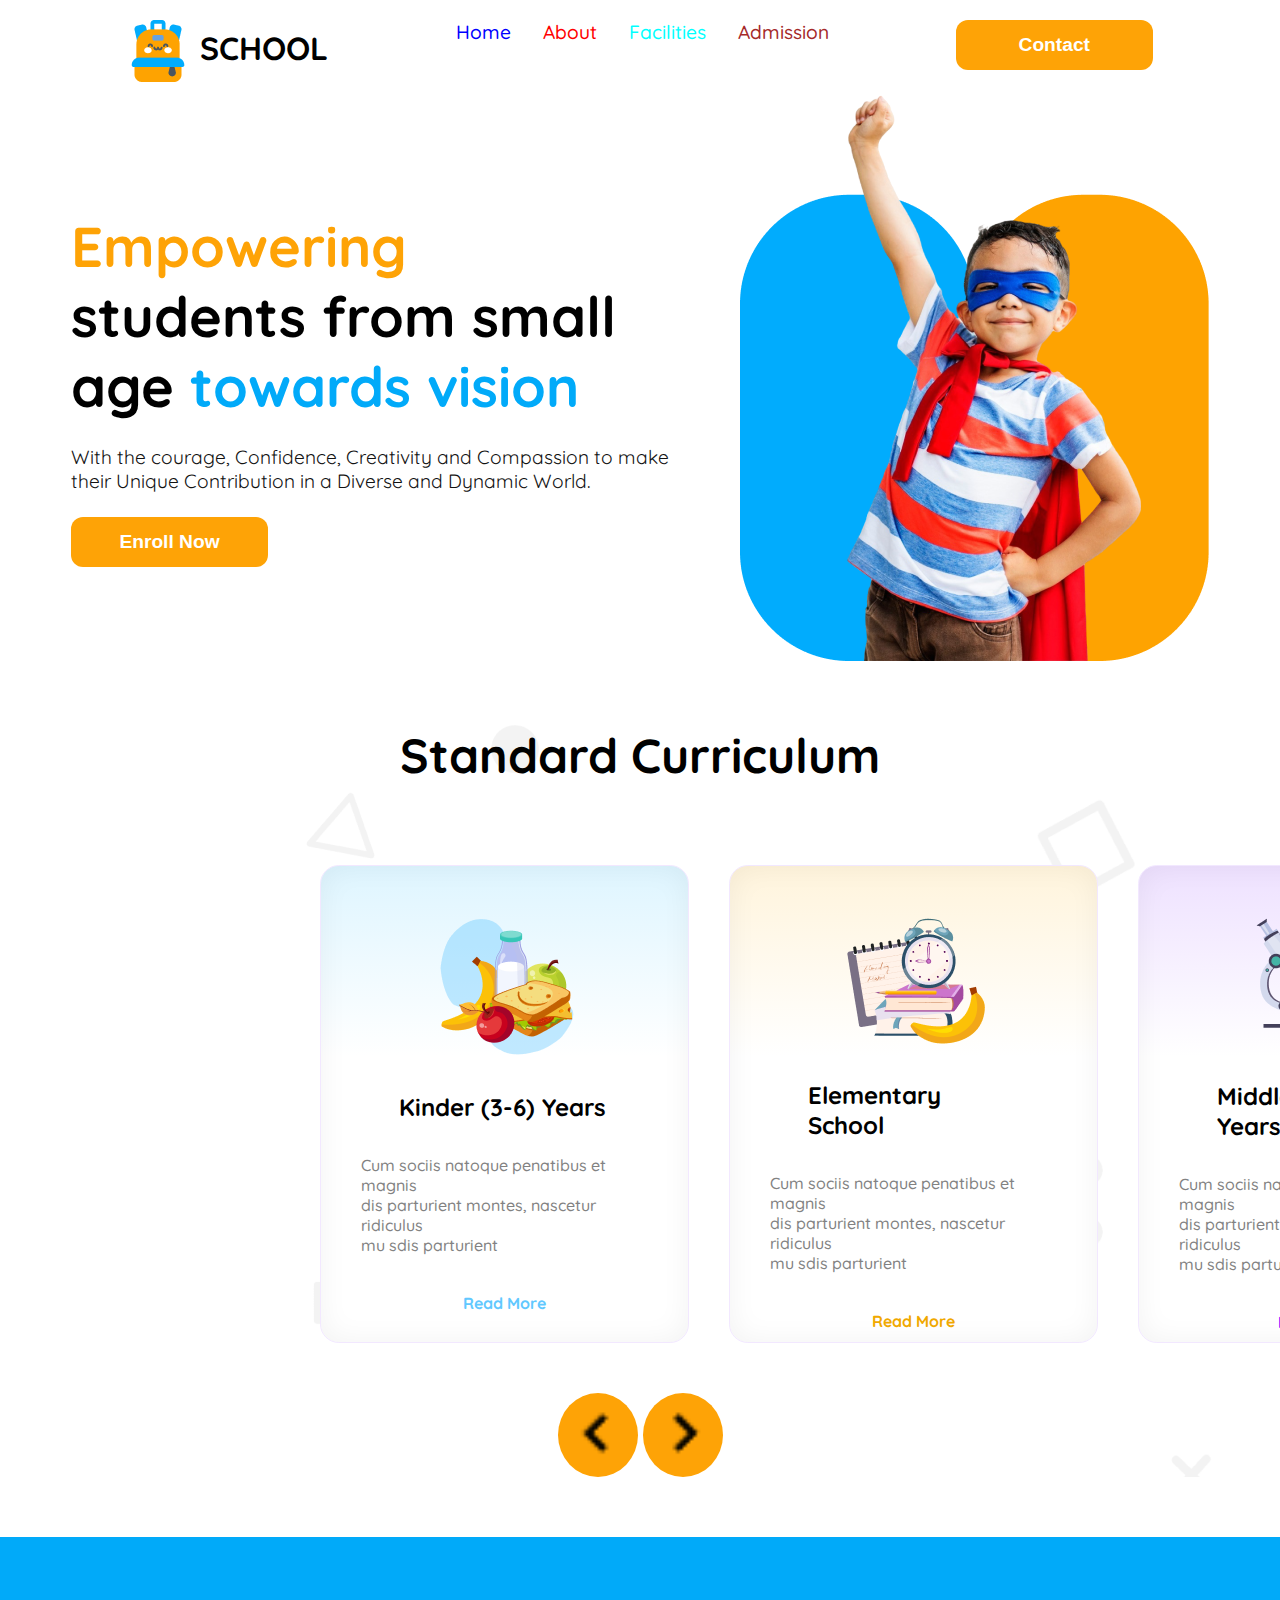
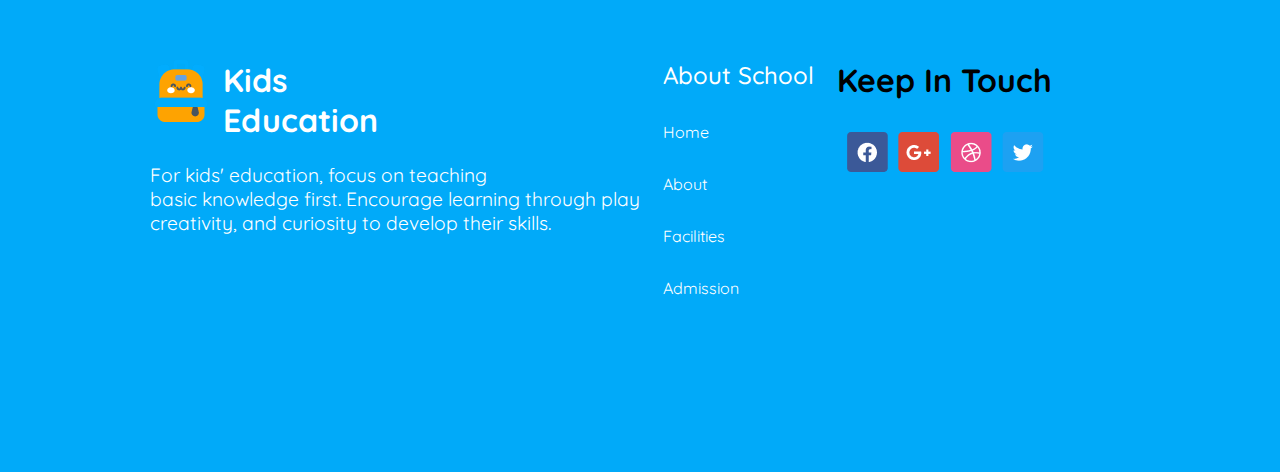
==== index.html @ b7ec8f31 "last 1 section" ====
<!DOCTYPE html>
<html lang="en">
<head>
    <meta charset="UTF-8">
    <meta name="viewport" content="width=device-width, initial-scale=1.0">
    <title>Assiment-2</title>
    <link rel="stylesheet" href="style.css">
    <link rel="shortcut icon" href="./assets/fav.jpg" type="image/x-icon">
</head>
<body>
    <header>
        <!-- navbar start -->
        <div class="nav-container">
            <div class="icon-main">
                <div><img src="./assets/logo.png" alt=""></div>
                <p class="school">SCHOOL</p>
            </div>
            <ul>
                <li class="nab a">Home</li>
                <li class="nab b">About</li>
                <li class="nab c">Facilities</li>
                <li class="nab d">Admission</li>
            </ul>
            <div>
                <button class="btn">Contact</button>
            </div>
        </div>
        <!-- mobile screen nav -->
         <div class="mobile-container">
            <div>
                <img src="./assets/logo.png" alt="">
            </div>
            <div class="menu">
                <img src="[data-uri]"/>
            </div>
         </div>
         <hr class="hrr">
        <!-- navbar end -->
    </header>
    <main>
       <section>

         <!-- start banner -->
         <div class="banner-container">

            <div class="title-banner">
                <h1 class="banner-h"><span class="banner-title-color1">Empowering</span><br>
                    students from small <br> age <span class="banner-title-color2">towards vision</span></h1>
                    <p class="banner-p">With the courage, Confidence, Creativity and Compassion to make <br> their Unique Contribution in a Diverse and Dynamic World.</p>
                  <div class="btnn">  
                    <button class="button-1 btn">Enroll Now</button>
                </div>
            </div>
            <div class="banner-img">
                <img src="./assets/hero-kids.png" alt="">
            </div>
         </div>

       </section>
        
         <!-- end banner -->


       <section class="Curriculum-bg">
        <!-- Start Standard Curriculum -->
         <h1 class="Curriculum-title">Standard Curriculum</h1>

        <div class="card-container">

            <div class="row row1">
                <img src="./assets/kinder.png" alt="">
                <h1 class="titles">Kinder (3-6) Years</h1>
                <p class="titles-p">Cum sociis natoque penatibus et magnis <br>
                    dis parturient montes, nascetur ridiculus <br>
                    mu sdis parturient</p>
                <p class="titles-pp">Read More</p>
            </div>

            <div class="row row2">
                <img src="./assets/elementary.png" alt="">
                <h1 class="titles">Elementary School</h1>
                <p class="titles-p">Cum sociis natoque penatibus et magnis <br>
                    dis parturient montes, nascetur ridiculus <br>
                    mu sdis parturient</p>
                <p class="titles-pp p2">Read More</p>
            </div>

            <div class="row">
                <img src="./assets/middle.png" alt="">
                <h1 class="titles">Middle (10-16) Years</h1>
                <p class="titles-p">Cum sociis natoque penatibus et magnis <br>
                    dis parturient montes, nascetur ridiculus <br>
                    mu sdis parturient</p>
                <p class="titles-pp p3">Read More</p>
            </div>

        </div>
        <!-- icon strt -->
        <div class="icon-container">
            <div class="aa">
                <img src="[data-uri]"/>
            </div>
            <div class="aa">
                <img src="[data-uri]"/>
            </div>
        </div>
       </section>


        <!-- start Our Stories -->
       <section>

       </section>
       <!-- end Our Stories -->
    </main>

    <footer>
        <div class="footter-container">
            <div class="st-row">
                <div class="footer-titel">
                    <div><img src="./assets/logo.png" alt=""></div>
                    <h1 class="hh">Kids <br>
                        Education</h1>
                </div>
                <p class="pp">For kids' education, focus on teaching<br> basic knowledge first. Encourage learning through play<br> creativity, and curiosity to develop their skills.</p>
            </div>
            <div class="nd-row">
                <ul class="footer-ul">
                    <li class="about">About School</li>
                    <li>Home</li>
                    <li>About</li>
                    <li>Facilities</li>
                    <li>Admission</li>
                </ul>
                
            </div>
            <div class="rd-row">
                <h1 class="last-h">Keep In Touch</h1>
                <div class="last-icon">
                    <div class="im">
                        <img src="./assets/fb.png" alt="">
                    </div>
                    <div class="im">
                        <img src="./assets/google+.png" alt="">
                    </div>
                    <div class="im">
                        <img src="./assets/dribble.png" alt="">
                    </div>
                    <div class="im">
                        <img src="./assets/twitter.png" alt="">
                    </div>

                </div>
            </div>
        </div>
    </footer>
</body>
</html>
---- style.css ----
@import url('https://fonts.googleapis.com/css2?family=Quicksand:wght@300..700&display=swap');

.quicksand> {
    font-family: "Quicksand", serif;
    font-optical-sizing: auto;
    font-weight: 400;
    font-style: normal;
  }
*{
    margin: 0;
    padding: 0;
}
 body{
    font-family: Quicksand;
 } 

 /* strt share style */
 .nab{
    font-size: 1.2rem;
    font-weight: 500;
 }
.a{
    color: blue;
}
.b{
    color: red;
}
.c{
    color: aqua;
}
.d{
    color: brown;
}
.titles-p{
    font-weight: 500;
    font-size: 1rem;
    color: hsla(0,0%,51%,1);
    margin: 0px 40px 38px 40px;
}
.titles-pp{
    font-size: 1rem;
    font-weight: 700;
    color: hsla(201,100%,69%,1);
    text-align: center;
    margin-bottom: 80px;
}
.p2{
    color: hsla(42,100%,47%,1);
}
.p3{
    color: hsla(271,100%,51%,1);
}
/* end share style */




/* navbar start */
.icon-main{
    display: flex;
    gap: 11px;
}
ul{
    display: flex;
    gap: 32px;
    list-style: none;
}
.nav-container{
    display: flex;
   justify-content: space-evenly;
    margin-top: 20px;
   
}
.school{
    font-weight: 700;
    font-size: 2rem;
    margin-top: 8px;
}
.btn{
    background-color: hsla(38,99%,51%,1);
    padding: 10px;
    width: 197px;
    height: 50px;
    border: none;
    border-radius: 12px;
    color: white;
    font-size: 1.2rem;
    font-weight: 600;
}
.hrr{
    display: none;
}
.mobile-container{
    display: none;
}
/* navbar end */


/* start banner */
.banner-container{
    display: flex;
    /* gap: 500px; */
    /* margin: 24px 180px 50px 180px; */
    justify-content: space-evenly;
   
}
.title-banner{
    margin-top: 125px;
}
.banner-h{
    font-size: 3.5rem;
    font-weight: 700;
}
.banner-p{
    font-weight: 400;
    font-size: 1.2rem;
    color: hsla(0,0%,7%,1);
    margin-top: 1.5rem;
    margin-bottom: 1.5rem;
}
.banner-title-color1{
    color: hsla(38,99%,51%,1);
}
.banner-title-color2{
    color: hsla(199,99%,49%,1);
}
/* banner end */

/* Start Standard Curriculum */

.Curriculum-bg{
   background-image: url("./assets/bg.png");
}
.Curriculum-title{
    font-size: 3rem;
    font-weight: 700;
    text-align: center;
    margin-bottom: 80px;
    margin-top: 60px;
}

.card-container{
    display: flex;
    gap: 40px;
    margin-left: 320px;
    margin-right: 220px;
    margin-bottom: 50px;
}
.row{
    width: 367px;
    height: 476px;
    border: 1px solid rgb(242, 232, 255);
    border-radius: 18.86px;
    box-shadow: inset 0px 0px 28.3px 0.94px rgba(0, 0, 0, 0.05);
    background: linear-gradient(180.00deg, rgb(238, 225, 255),rgba(255, 255, 255, 0) 40%),rgb(255, 255, 255);
}
.row1{
    box-shadow: inset 0px 0px 28.3px 0.94px rgba(0, 0, 0, 0.05);
    background: linear-gradient(180.00deg, rgb(222, 245, 255),rgba(255, 255, 255, 0) 40%),rgb(255, 255, 255); 
}
.row2{
    box-shadow: inset 0px 0px 28.3px 0.94px rgba(0, 0, 0, 0.05);
background: linear-gradient(180.00deg, rgb(255, 244, 220),rgba(255, 255, 255, 0) 40%),rgb(255, 255, 255);
}
.row img{
    margin: 52px 117px 32px 117px;
}
.titles{
    font-size: 1.5rem;
    font-weight: 700;
    margin-bottom: 33px;
    margin: 0px 78px 33px 78px;
}
/* icon strt */
.icon-container{
    display: flex;
    justify-content: center;
    gap: 5px;
    margin-bottom: 60px;
}
.aa{
    width: 80px;
    background-color: hsla(38,99%,51%,1);
    border-radius: 50%;

}
.aa img{
    width: 100%;
    
}
/* start Our Stories */


/* end Our Stories */


/* start footer */
footer{
    background-color: hsla(199,99%,49%,1);
}
.footter-container{
    display: flex;
    justify-content: space-between;
    margin-left: 150px;
    margin-right: 228px;
    padding-top: 123px;
    padding-bottom: 174px;
}

.footer-titel{
    display: flex;
    gap: 11px;
}
.last-icon{
    display: flex;
}
.hh{
    margin-bottom: 23px;
    color: white;
}
.pp{
    color: hsla(0,0%,101%,1);
    font-size: 1.2rem;
}
.footer-ul{
    flex-direction: column;
    color: white;
}
.last-h{
    margin-bottom: 32px;
}
.im{
    margin-left: 10px;
}
.about{
    font-size: 1.5rem;
    font-weight: 500;
}



/* strt 576px size */

@media screen and (max-width:576px) {
    /* footer strt */
    .footter-container{
        flex-direction: column;
        margin-left: 20px;
        
    }
    .footer-ul{
        margin-top: 50px;
    }
    .rd-row{
    margin-top: 50px;
    }
    /* Start Standard Curriculum */
    .icon-container{
        display: none;
    }
    .titles{
        margin-bottom: 10px;
    }
    .row{
        width: 357px;
    }
    .card-container{
        flex-direction: column;
        margin-right: 0px;
        margin-left: 0px;
        align-items: center;
    }
    
   /* nav */

     .nav-container{
        display: none;
       
     }
     .hrr{
        display: block;
        border: 0.5px solid rgb(254, 163, 1);
        
     }
     .mobile-container{
        display: flex;
        justify-content: space-between;
        margin-bottom: 12px;
     }
     .menu{
        
        width: 50px;
     }
     .menu img{
        width: 100%;
        padding-top: 5px;
     }
     /* navbar end */

     /* strt banner */
     .banner-container{
        flex-direction: column-reverse;
        margin: 0px;
        gap: 20px;
        align-items: center;
        
     }
    
     .title-banner{
        margin-top: 10px;
        align-items: center;
      
    }
    .Curriculum-title{
        font-size: 1.5rem;
    }

    .banner-img{
        max-width: 300px;
        display: flex;
    }
    .banner-img img{
        width: 100%;
    }
    
    .banner-h{
        font-size: 2rem;
        text-align: center;
    }
    .banner-p{
        font-size: 0.9rem;
        text-align: center;
    }
    .btnn{
        display: grid;
    }
    .button-1{
       margin: auto;
       background-color: rgb(214, 201, 11);
    }
}
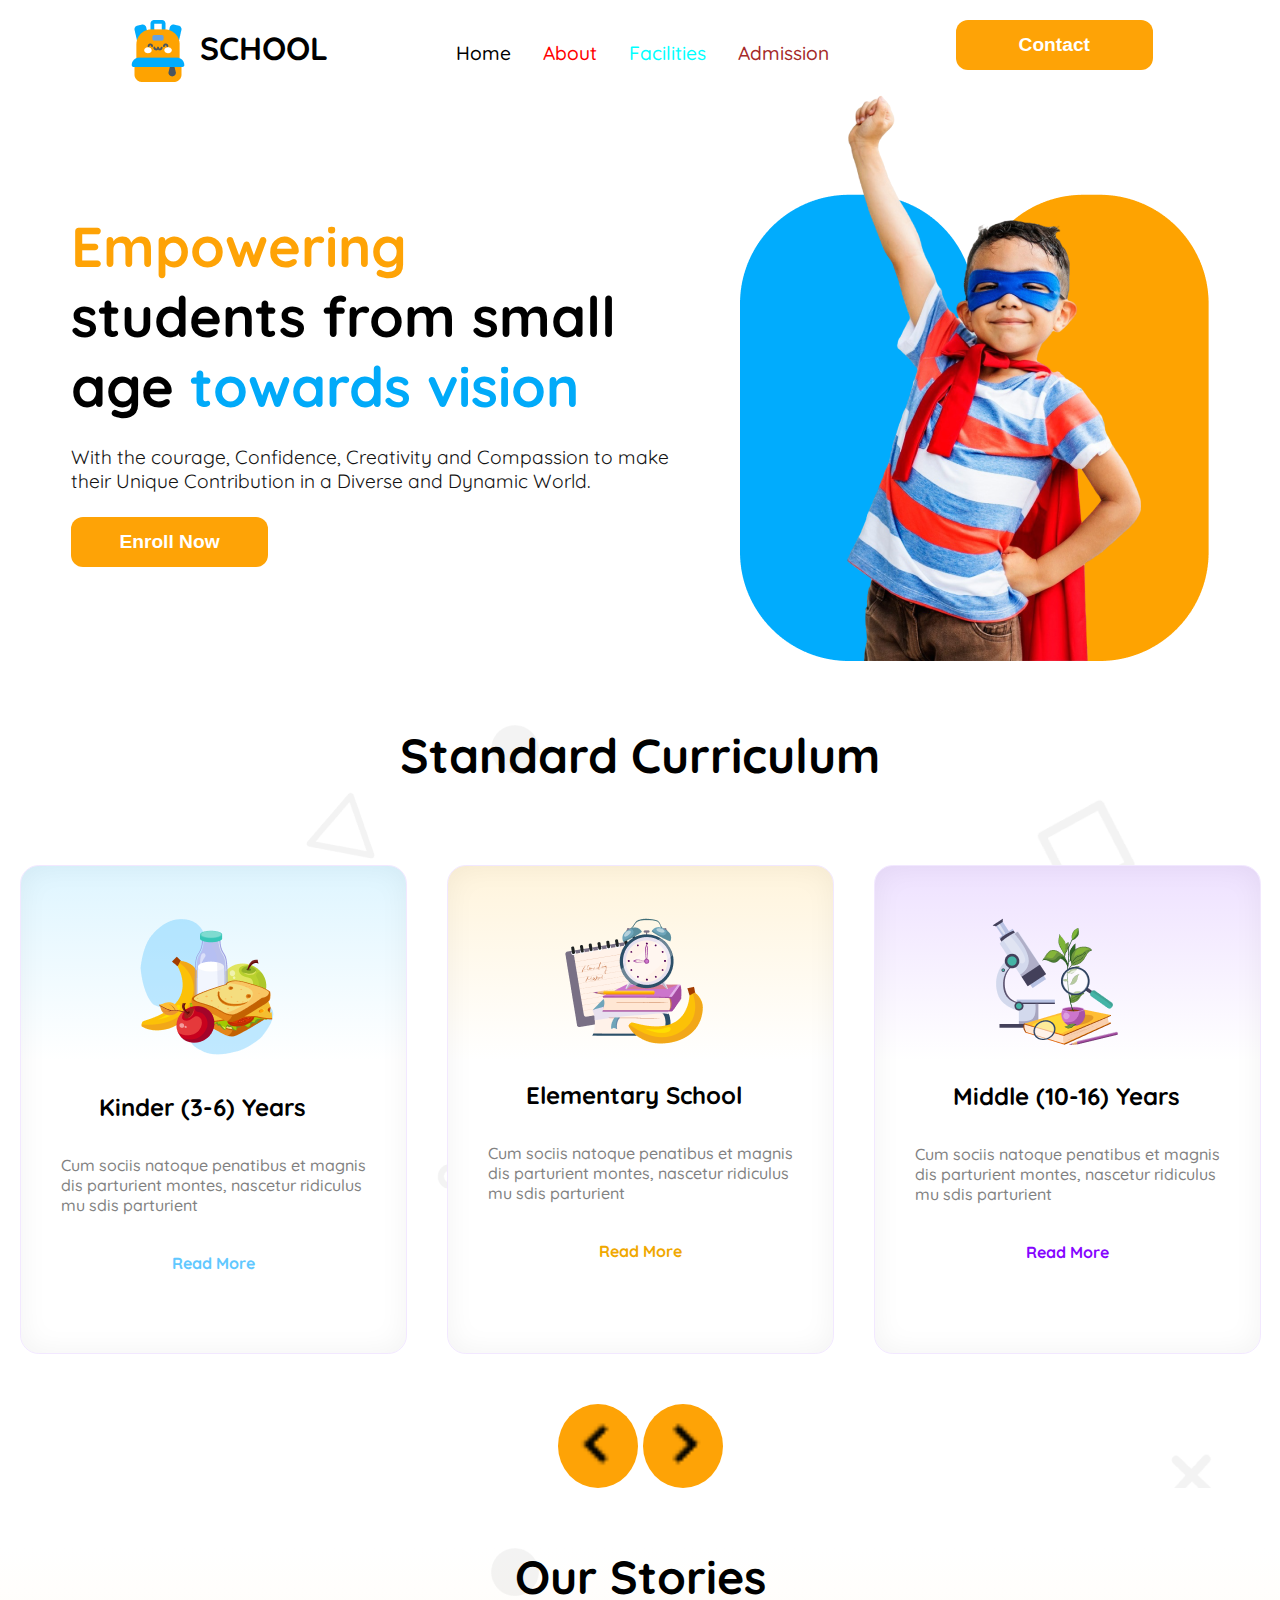
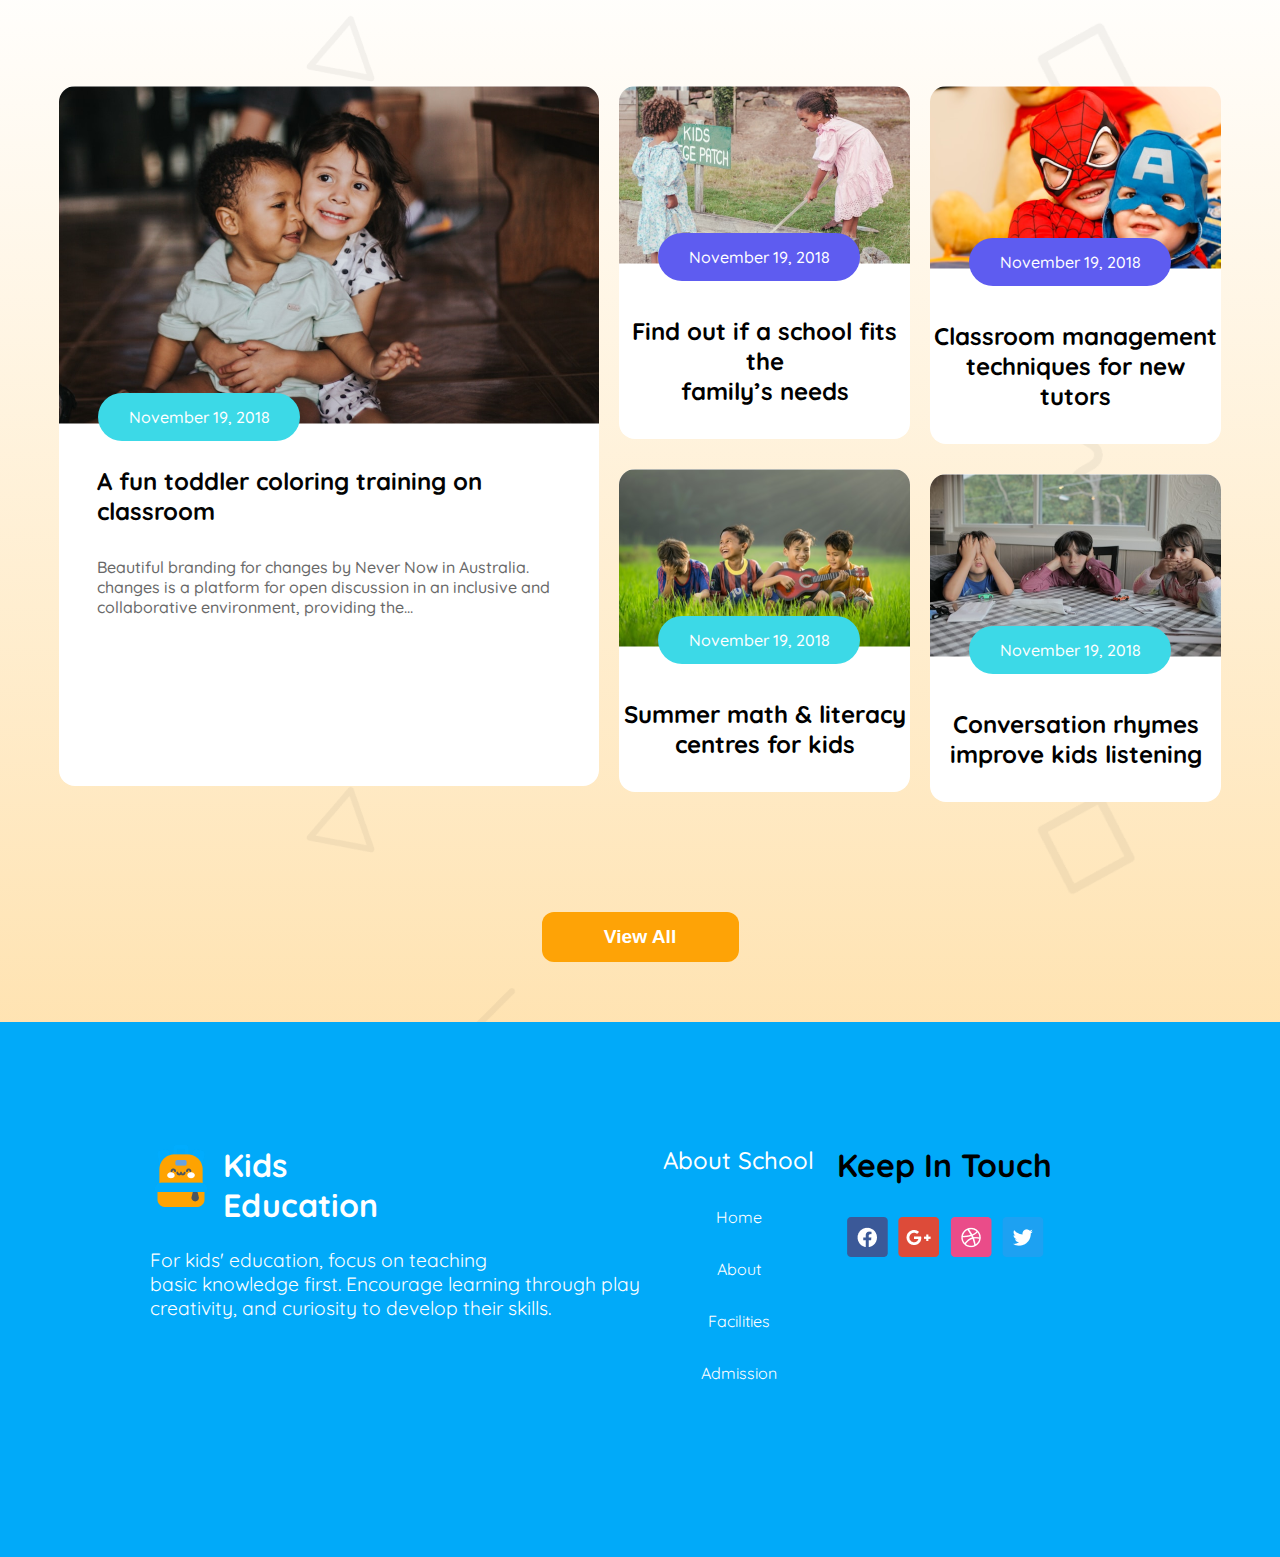
==== commit d3e970ed: "last one" ====
--- a/index.html
+++ b/index.html
@@ -16,7 +16,7 @@
                 <p class="school">SCHOOL</p>
             </div>
             <ul>
-                <li class="nab a">Home</li>
+                <li class="nab">Home</li>
                 <li class="nab b">About</li>
                 <li class="nab c">Facilities</li>
                 <li class="nab d">Admission</li>
@@ -108,8 +108,63 @@
 
 
         <!-- start Our Stories -->
-       <section>
-
+         
+       <section class="section1">
+        <div>
+            <h1 class="story-title">Our Stories</h1>
+        </div>
+
+       <div class="container">
+       
+        <div class="first-colomn">
+            <img src="./assets/story-1.png" alt="">
+            <p class="first-p">November 19, 2018</p>
+            <h1 class="first-h">A fun toddler coloring training on <br>
+                classroom</h1>
+            <p class="last-p">Beautiful branding for changes by Never Now in Australia. <br>
+                changes is a platform for open discussion in an inclusive and <br>
+                collaborative environment, providing the...</p>
+        </div>
+        <!-- 1st div end -->
+         <div class="secnd">
+
+            <div class="grid-1 a">
+                <img src="./assets/story-2.png" alt="">
+                <p class="first-p clr">November 19, 2018</p>
+                <h2 class="grid-h2">Find out if a school fits the <br>
+                    family’s needs</h2>
+             </div>
+
+             <div class="grid-1 a">
+                <img src="./assets/story-3.png" alt="">
+                <p class="first-p ">November 19, 2018</p>
+                <h2 class="grid-h2">Summer math & literacy <br>
+                    centres for kids</h2>
+             </div>
+
+         </div>
+
+         <div class="secnd">
+
+            <div class="grid-1 a">
+                <img src="./assets/story-4.png" alt="">
+                <p class="first-p clr">November 19, 2018</p>
+                <h2 class="grid-h2">Classroom management <br>
+                    techniques for new tutors</h2>
+             </div>
+ 
+             <div class="grid-1 a">
+                <img src="./assets/story-5.png" alt="">
+                <p class="first-p">November 19, 2018</p>
+                <h2 class="grid-h2">Conversation rhymes <br>
+                    improve kids listening</h2>
+             </div>
+
+         </div>
+       </div>
+                <div class="view">
+                    <button class="btn">View All</button>
+                </div>
        </section>
        <!-- end Our Stories -->
     </main>
--- a/style.css
+++ b/style.css
@@ -75,6 +75,7 @@
     font-weight: 700;
     font-size: 2rem;
     margin-top: 8px;
+    align-items: center;
 }
 .btn{
     background-color: hsla(38,99%,51%,1);
@@ -93,6 +94,11 @@
 .mobile-container{
     display: none;
 }
+
+
+ul{
+   align-items: center;
+}
 /* navbar end */
 
 
@@ -142,13 +148,14 @@
 .card-container{
     display: flex;
     gap: 40px;
-    margin-left: 320px;
-    margin-right: 220px;
+    justify-content: center;
+    /* margin-left: 320px;
+    margin-right: 220px; */
     margin-bottom: 50px;
 }
 .row{
-    width: 367px;
-    height: 476px;
+    /* width: 367px;
+    height: 476px; */
     border: 1px solid rgb(242, 232, 255);
     border-radius: 18.86px;
     box-shadow: inset 0px 0px 28.3px 0.94px rgba(0, 0, 0, 0.05);
@@ -189,8 +196,91 @@
     
 }
 /* start Our Stories */
-
-
+.section1{
+    background-position: center;
+    background: url(./assets/bg.png),linear-gradient(0.00deg, rgba(254, 163, 1, 0.3),rgba(255, 255, 255, 0.3) 100%);
+}
+.story-title{
+    margin-top: 60px;
+    margin-bottom: 80px;
+    text-align: center;
+    font-weight: 700;
+    font-size: 2.9rem;
+}
+.first-colomn{
+    max-width: 540px;
+    border-radius: 16px;
+    background-color: white;
+    height: 700px;
+  
+}
+.first-colomn img{
+    border-radius: 16px 16px 0px 0px;
+}
+.first-p{
+    background-color: hsla(185,78%,57%,1);
+    border-radius: 48px;
+    padding: 14px;
+    text-align: center;
+    font-weight: 500;
+    font-size: 1rem;
+    max-width: 174px;
+    position: relative;
+    left: 39px;
+    top: -35px;
+    color: white;
+}
+
+.first-h{
+    font-size: 1.5rem;
+    font-weight: 700;
+    color: hsla(0,0%,1%,1);
+    margin-left: 38px;
+    margin-bottom: 31px;
+    margin-top: -10px;
+}
+.last-p{
+    font-size: 1rem;
+    font-weight: 500;
+    margin-left: 38px;
+    color: hsla(0,0%,41%,1);
+    padding-bottom: 34px;
+}
+
+.container{
+    display: flex;
+    justify-content: center;
+    gap: 20px;
+}
+/* first card end */
+.grid-1{
+    width: 291px;
+    background-color: white;
+    border-radius: 0px 0px 16px 16px;
+}
+.grid-1 img{
+   border-radius:  16px 16px 0px 0px;
+}
+.grid-h2{
+    text-align: center;
+    font-weight: 700;
+    padding-top: -33px;
+    padding-bottom: 33px;
+    color: black;
+}
+.clr{
+ 
+    background-color: hsla(241,83%,65%,1);
+}
+.view{
+    display: flex;
+    justify-content: center;
+    padding-bottom: 60px;
+    margin-top: 80px;
+}
+.a{
+    margin-bottom: 30px;    border-radius: 16px;
+}
 /* end Our Stories */
 
 
@@ -237,7 +327,9 @@
     font-weight: 500;
 }
 
-
+.none{
+    display: none;
+}
 
 /* strt 576px size */
 
@@ -246,6 +338,7 @@
     .footter-container{
         flex-direction: column;
         margin-left: 20px;
+        height: 900px;
         
     }
     .footer-ul{
@@ -270,7 +363,7 @@
         margin-left: 0px;
         align-items: center;
     }
-    
+
    /* nav */
 
      .nav-container{
@@ -338,4 +431,38 @@
        margin: auto;
        background-color: rgb(214, 201, 11);
     }
+    /* our stry */
+    .first-colomn{
+        display: none;
+    }
+
+    .first-p{
+        max-width: 100px;
+        height: 10px;
+        padding: 15px;
+        font-weight: 400;
+        position: relative;
+        left: 20px;
+        top: -20px;
+        font-size: 0.7rem;
+        
+    }
+    .grid-h2{
+        /* margin-top: -30px; */
+        font-weight: 500;
+        font-size: 1rem;
+        color: black;
+    }
+    .a{
+        width: 160px;
+        height: 240px;
+    }
+    .a img{
+        width: 100%;
+    }
+    .grid-1{
+        margin-bottom: 10px;
+        border-radius: 16px;
+        /* border-radius: 16px 16px 0px 0px; */
+    }
 }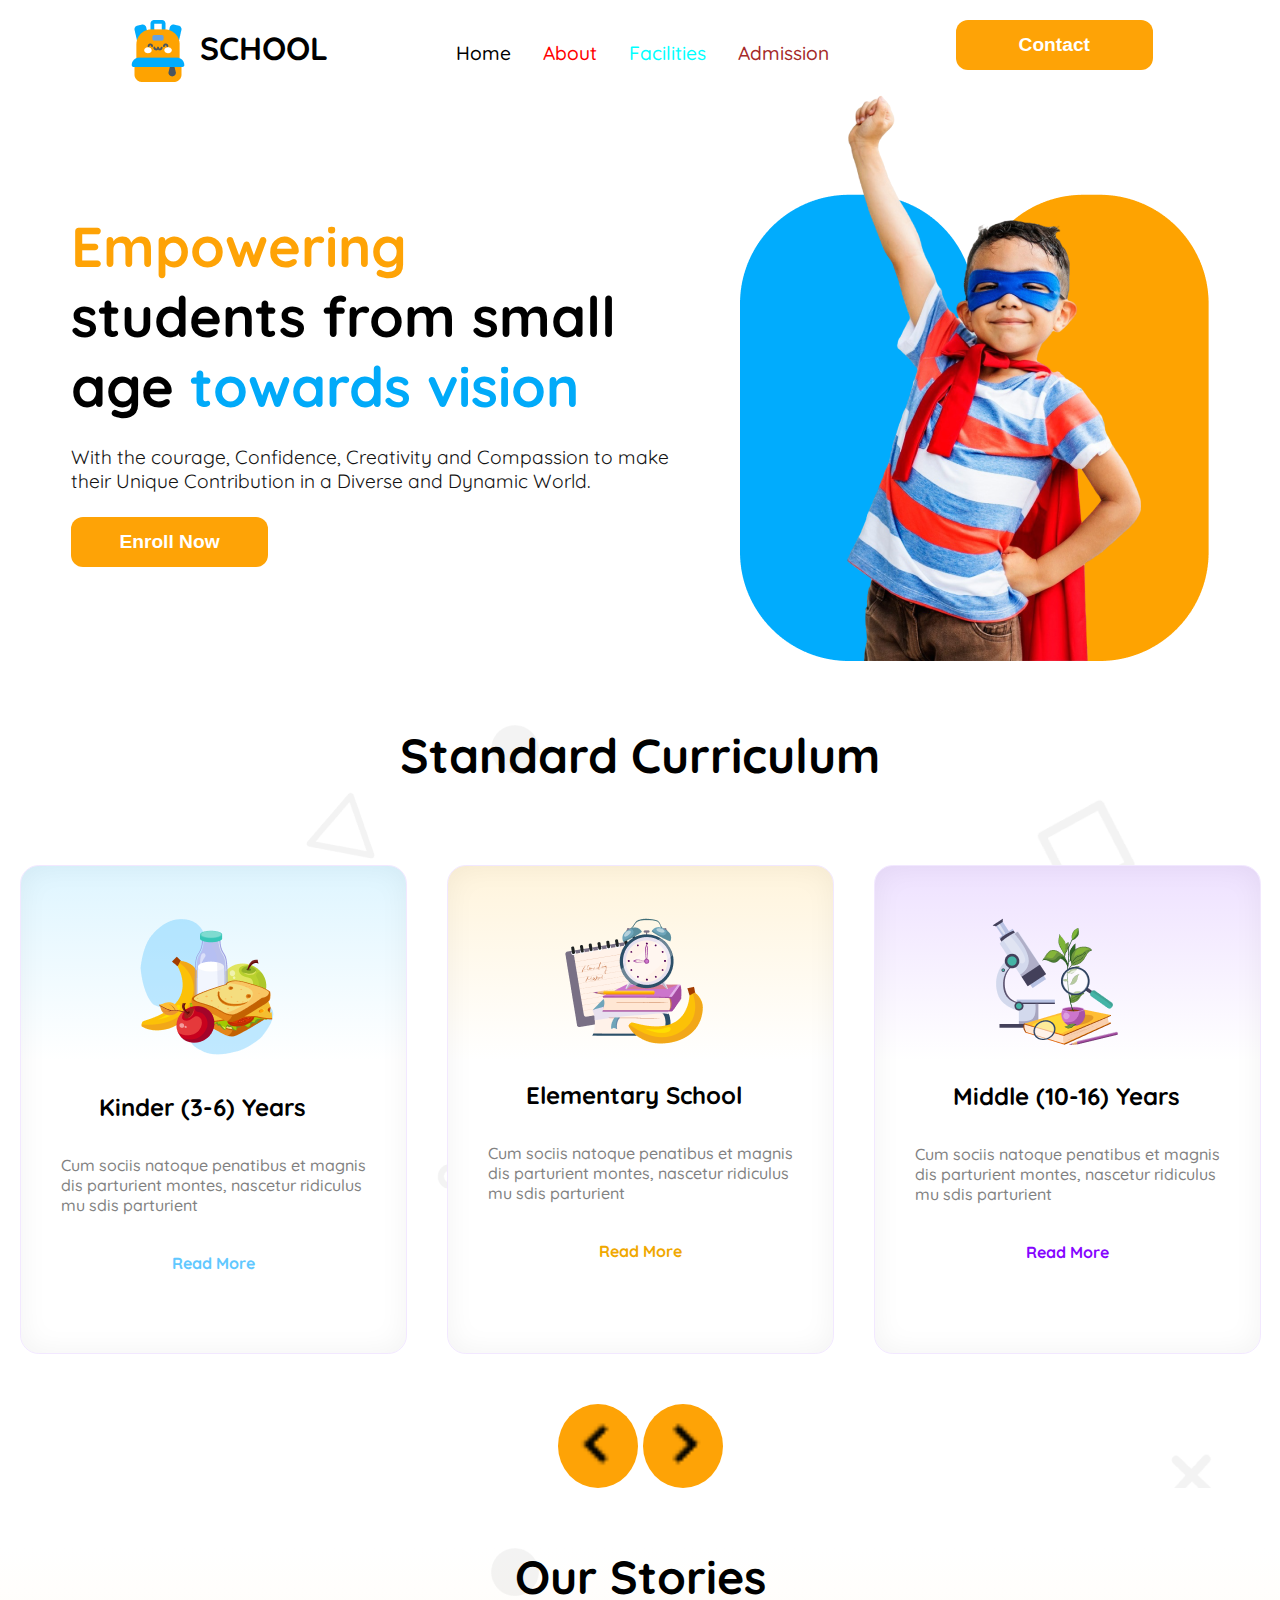
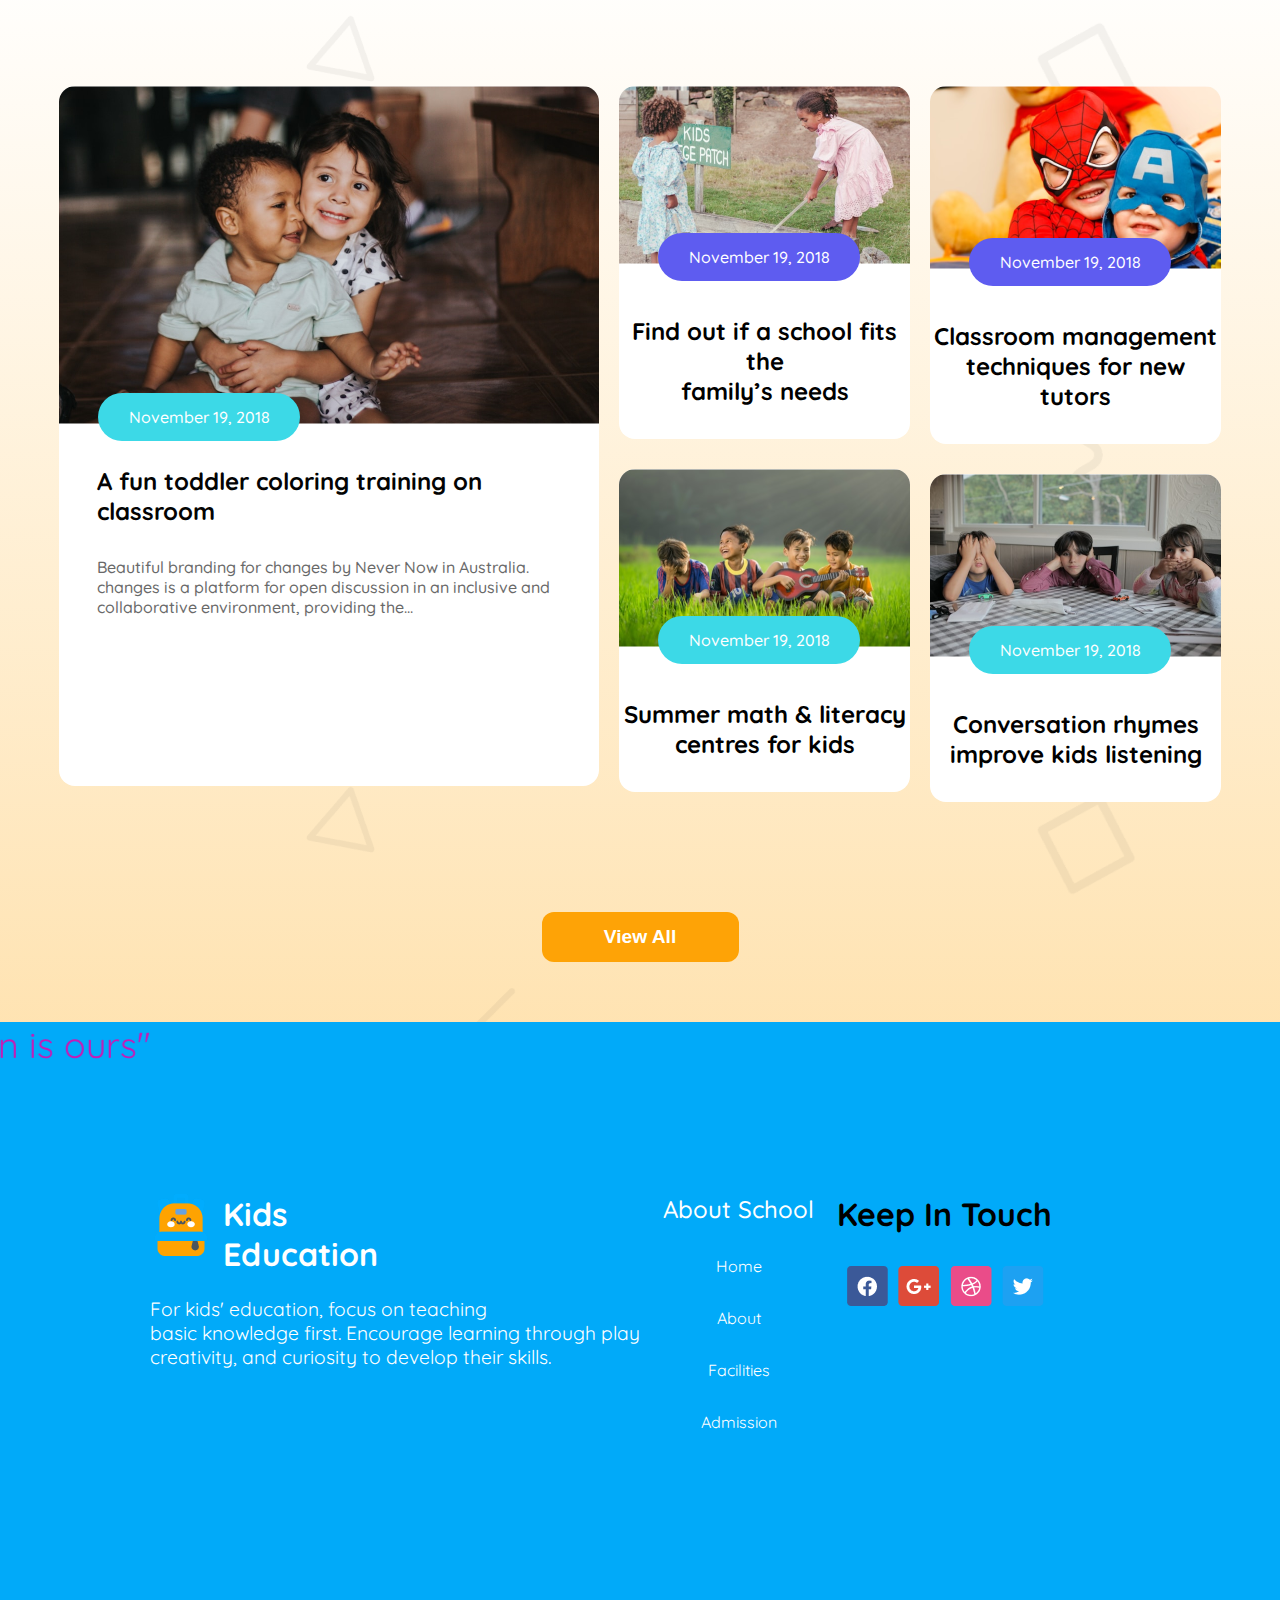
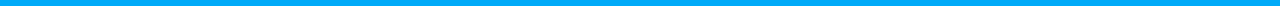
==== commit d0e5154a: "almost done" ====
--- a/index.html
+++ b/index.html
@@ -8,7 +8,7 @@
     <link rel="shortcut icon" href="./assets/fav.jpg" type="image/x-icon">
 </head>
 <body>
-    <header>
+    <header class="">
         <!-- navbar start -->
         <div class="nav-container">
             <div class="icon-main">
@@ -38,7 +38,7 @@
         <!-- navbar end -->
     </header>
     <main>
-       <section>
+       <section class="">
 
          <!-- start banner -->
          <div class="banner-container">
@@ -108,7 +108,7 @@
 
 
         <!-- start Our Stories -->
-         
+
        <section class="section1">
         <div>
             <h1 class="story-title">Our Stories</h1>
@@ -169,7 +169,11 @@
        <!-- end Our Stories -->
     </main>
 
-    <footer>
+    <footer class="">
+        <div class="marque">
+            <marquee style="font-size: 36px; color: rgb(196, 29, 182);"scrollamount="10" behavior="" loop="2" direction="right" >"The responsibility for children is ours"</marquee>
+        </div>
+
         <div class="footter-container">
             <div class="st-row">
                 <div class="footer-titel">
--- a/style.css
+++ b/style.css
@@ -335,6 +335,9 @@
 
 @media screen and (max-width:576px) {
     /* footer strt */
+    .marque{
+        display: none;
+    }
     .footter-container{
         flex-direction: column;
         margin-left: 20px;
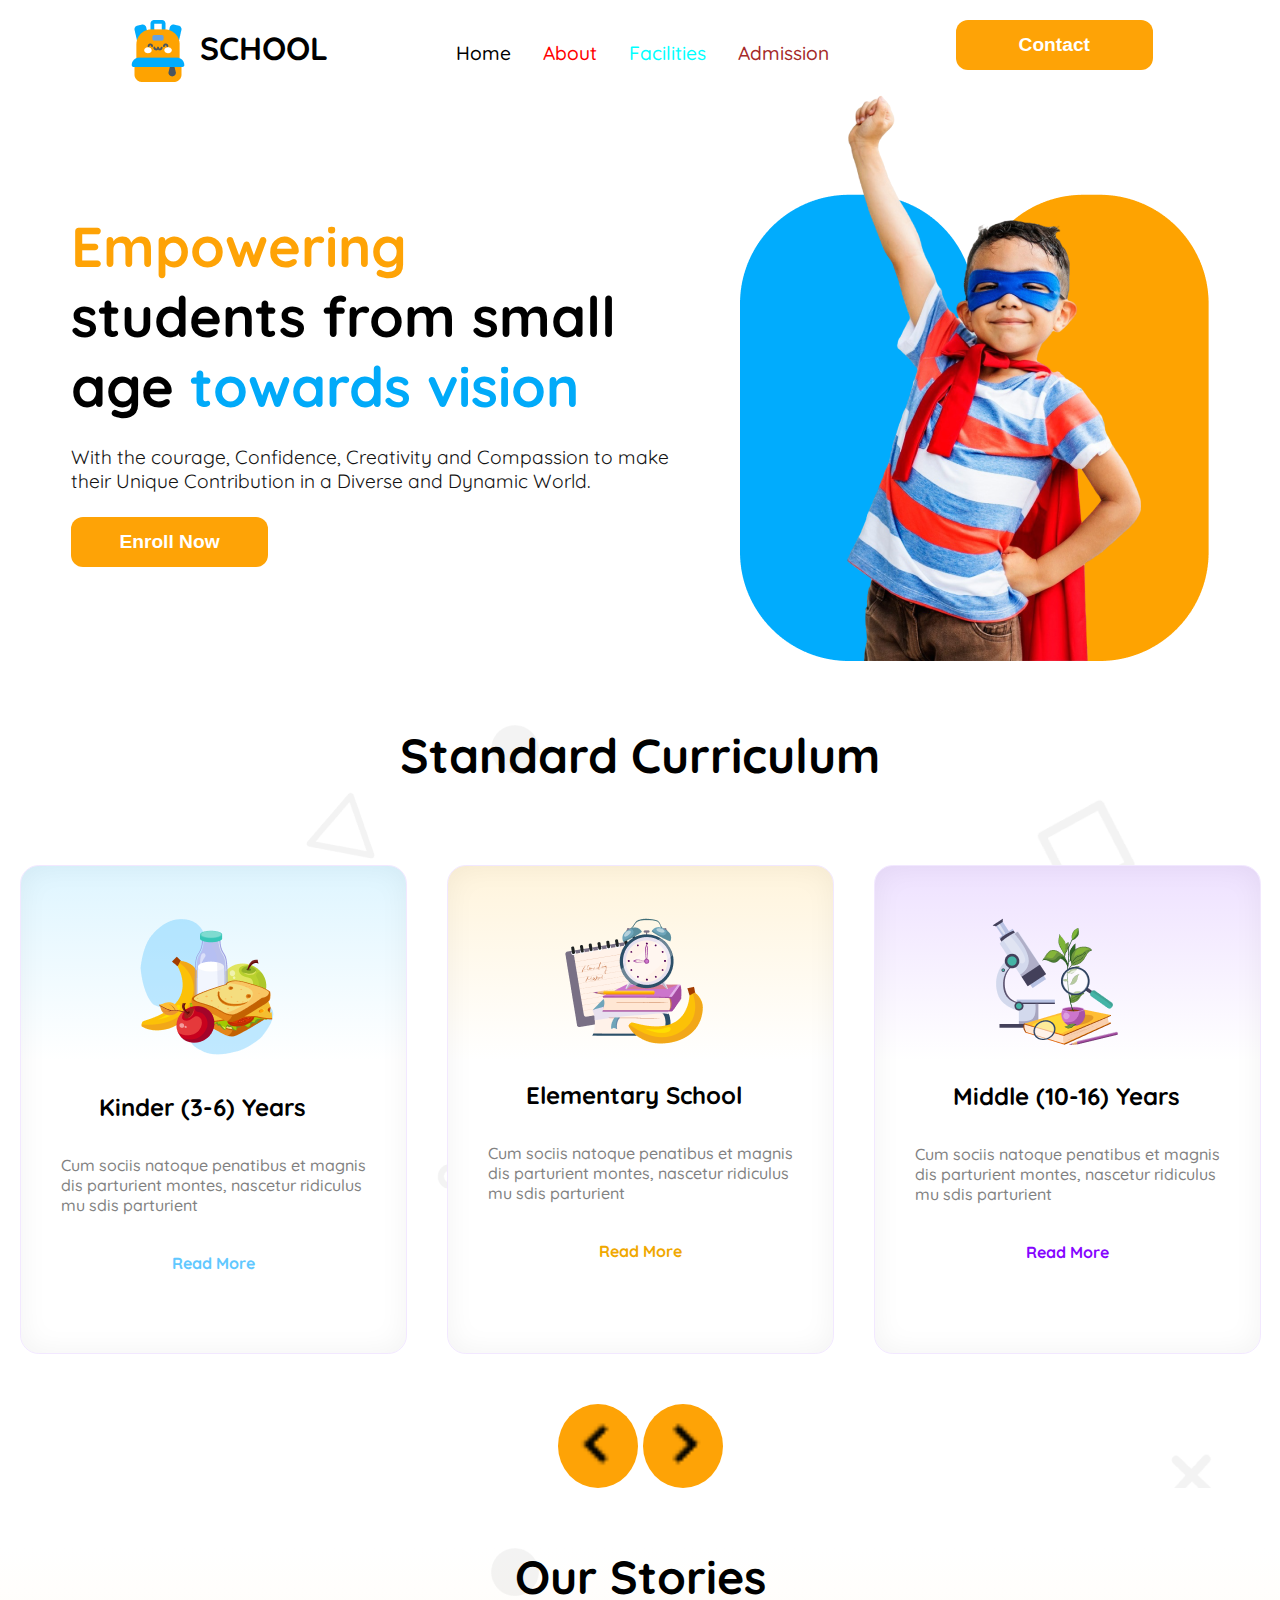
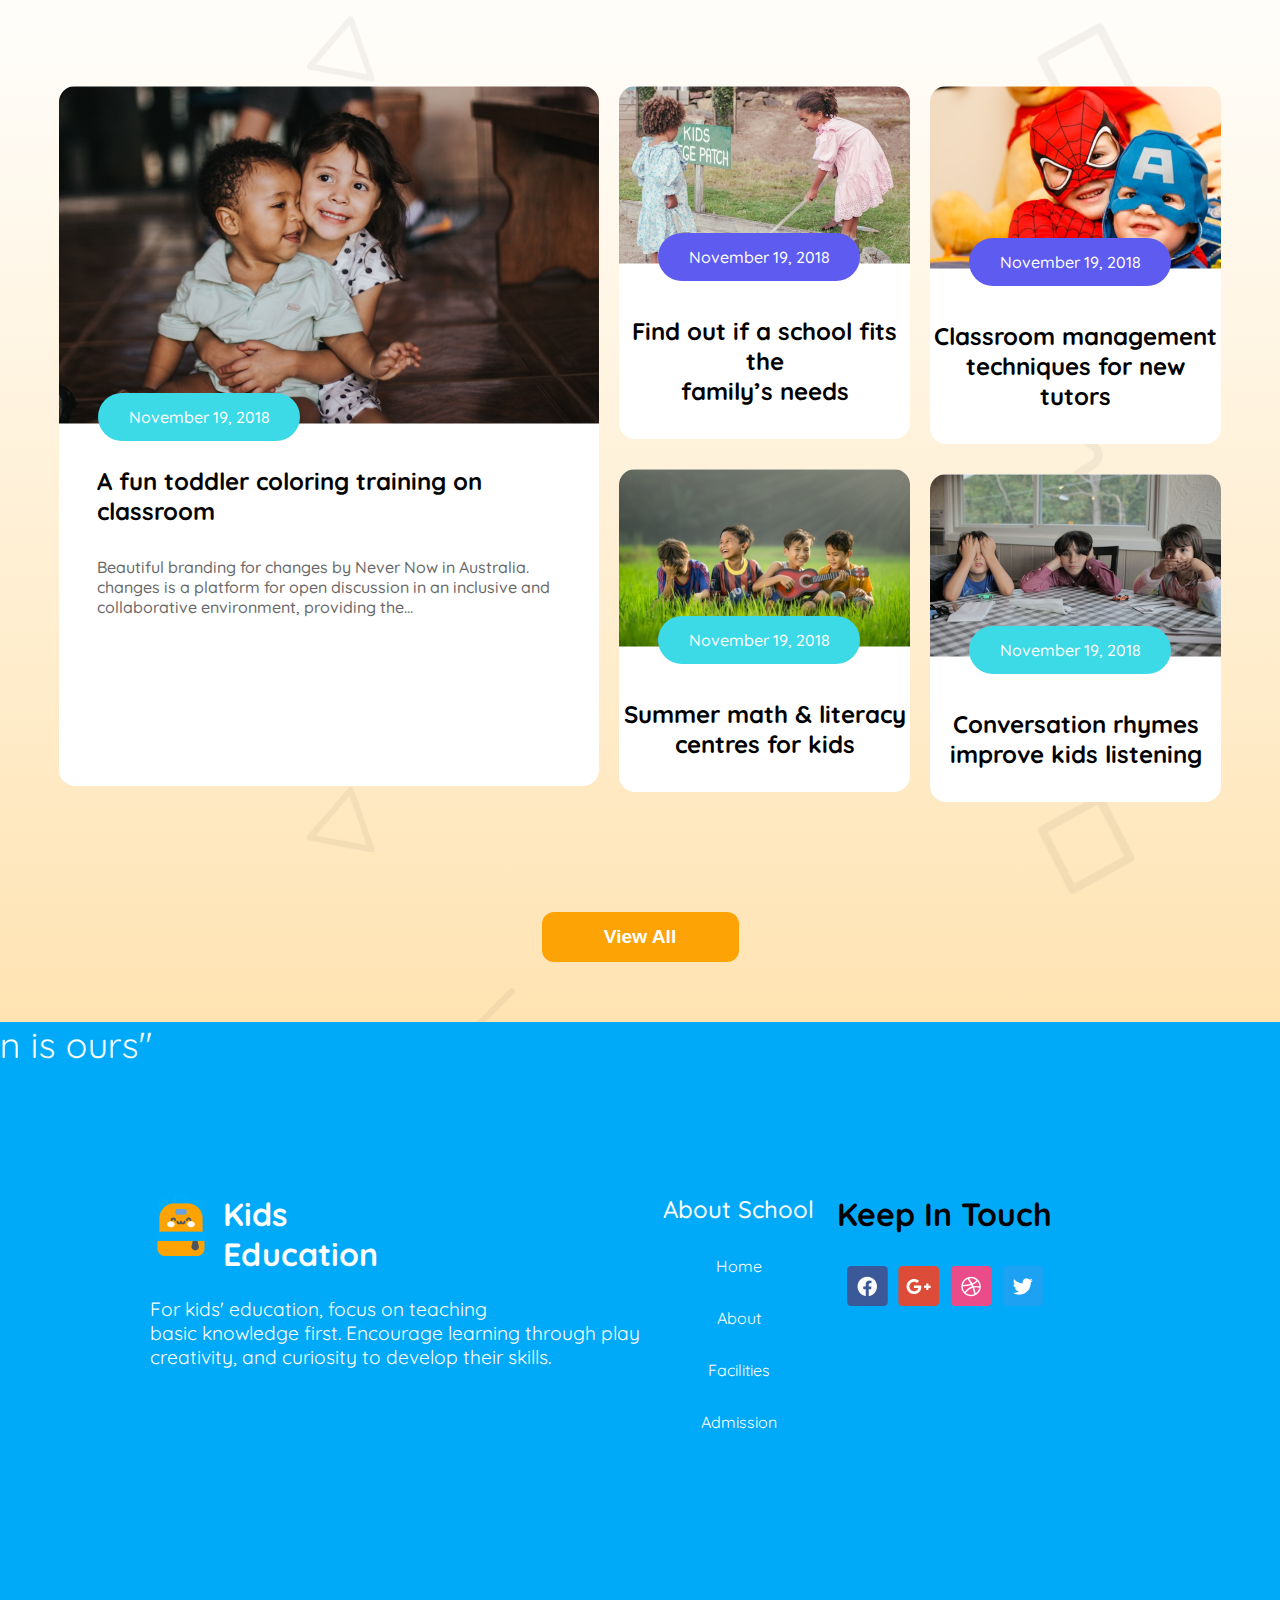
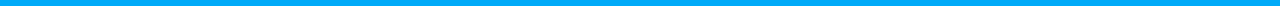
==== commit f651e01d: "done cheak" ====
--- a/index.html
+++ b/index.html
@@ -22,7 +22,7 @@
                 <li class="nab d">Admission</li>
             </ul>
             <div>
-                <button class="btn">Contact</button>
+                <button onclick="nam()" class="btn hovar">Contact</button>
             </div>
         </div>
         <!-- mobile screen nav -->
@@ -48,7 +48,7 @@
                     students from small <br> age <span class="banner-title-color2">towards vision</span></h1>
                     <p class="banner-p">With the courage, Confidence, Creativity and Compassion to make <br> their Unique Contribution in a Diverse and Dynamic World.</p>
                   <div class="btnn">  
-                    <button class="button-1 btn">Enroll Now</button>
+                    <button onclick="nam()" class="button-1 btn hovar">Enroll Now</button>
                 </div>
             </div>
             <div class="banner-img">
@@ -163,7 +163,7 @@
          </div>
        </div>
                 <div class="view">
-                    <button class="btn">View All</button>
+                    <button onclick="nam()" class="btn hovar">View All</button>
                 </div>
        </section>
        <!-- end Our Stories -->
@@ -171,7 +171,7 @@
 
     <footer class="">
         <div class="marque">
-            <marquee style="font-size: 36px; color: rgb(196, 29, 182);"scrollamount="10" behavior="" loop="2" direction="right" >"The responsibility for children is ours"</marquee>
+            <marquee style="font-size: 36px; color: white;"scrollamount="10" behavior="" loop="3" direction="right" >"The responsibility for children is ours"</marquee>
         </div>
 
         <div class="footter-container">
@@ -197,21 +197,31 @@
                 <h1 class="last-h">Keep In Touch</h1>
                 <div class="last-icon">
                     <div class="im">
-                        <img src="./assets/fb.png" alt="">
-                    </div>
-                    <div class="im">
-                        <img src="./assets/google+.png" alt="">
-                    </div>
-                    <div class="im">
-                        <img src="./assets/dribble.png" alt="">
-                    </div>
-                    <div class="im">
-                        <img src="./assets/twitter.png" alt="">
+                        <a href="https://www.facebook.com/MDXhawon1" target="_blank"><img src="./assets/fb.png" alt=""></a>
+                    </div>
+                    <div class="im">
+                        <a href="https://www.google.co.uk/" target="_blank"><img src="./assets/google+.png" alt=""></a>          
+                    </div>
+                    <div class="im">
+                        <a href="https://youtu.be/A2LuXWNpQoA?si=RaZhYOaYUfND1qu0" target="_blank"><img src="./assets/dribble.png" alt=""></a> 
+                    </div>
+                    <div class="im">
+                        <a href="https://youtu.be/E6tPkgnJFec?si=2Ib86r5KMIsjdsk3" target="_blank"><img src="./assets/twitter.png" alt=""></a>                  
                     </div>
 
                 </div>
             </div>
         </div>
     </footer>
+
+    <!-- alert strt -->
+    <script>
+        function nam() {
+            alert("This Isn't Dynamic Page");
+        }
+    </script>
+
+
+    <!-- alert end -->
 </body>
 </html>--- a/style.css
+++ b/style.css
@@ -49,6 +49,10 @@
 }
 .p3{
     color: hsla(271,100%,51%,1);
+}
+.hovar:hover{
+    background-color: rgb(99, 196, 164);
+    color: black;
 }
 /* end share style */
 
@@ -338,6 +342,7 @@
     .marque{
         display: none;
     }
+    
     .footter-container{
         flex-direction: column;
         margin-left: 20px;
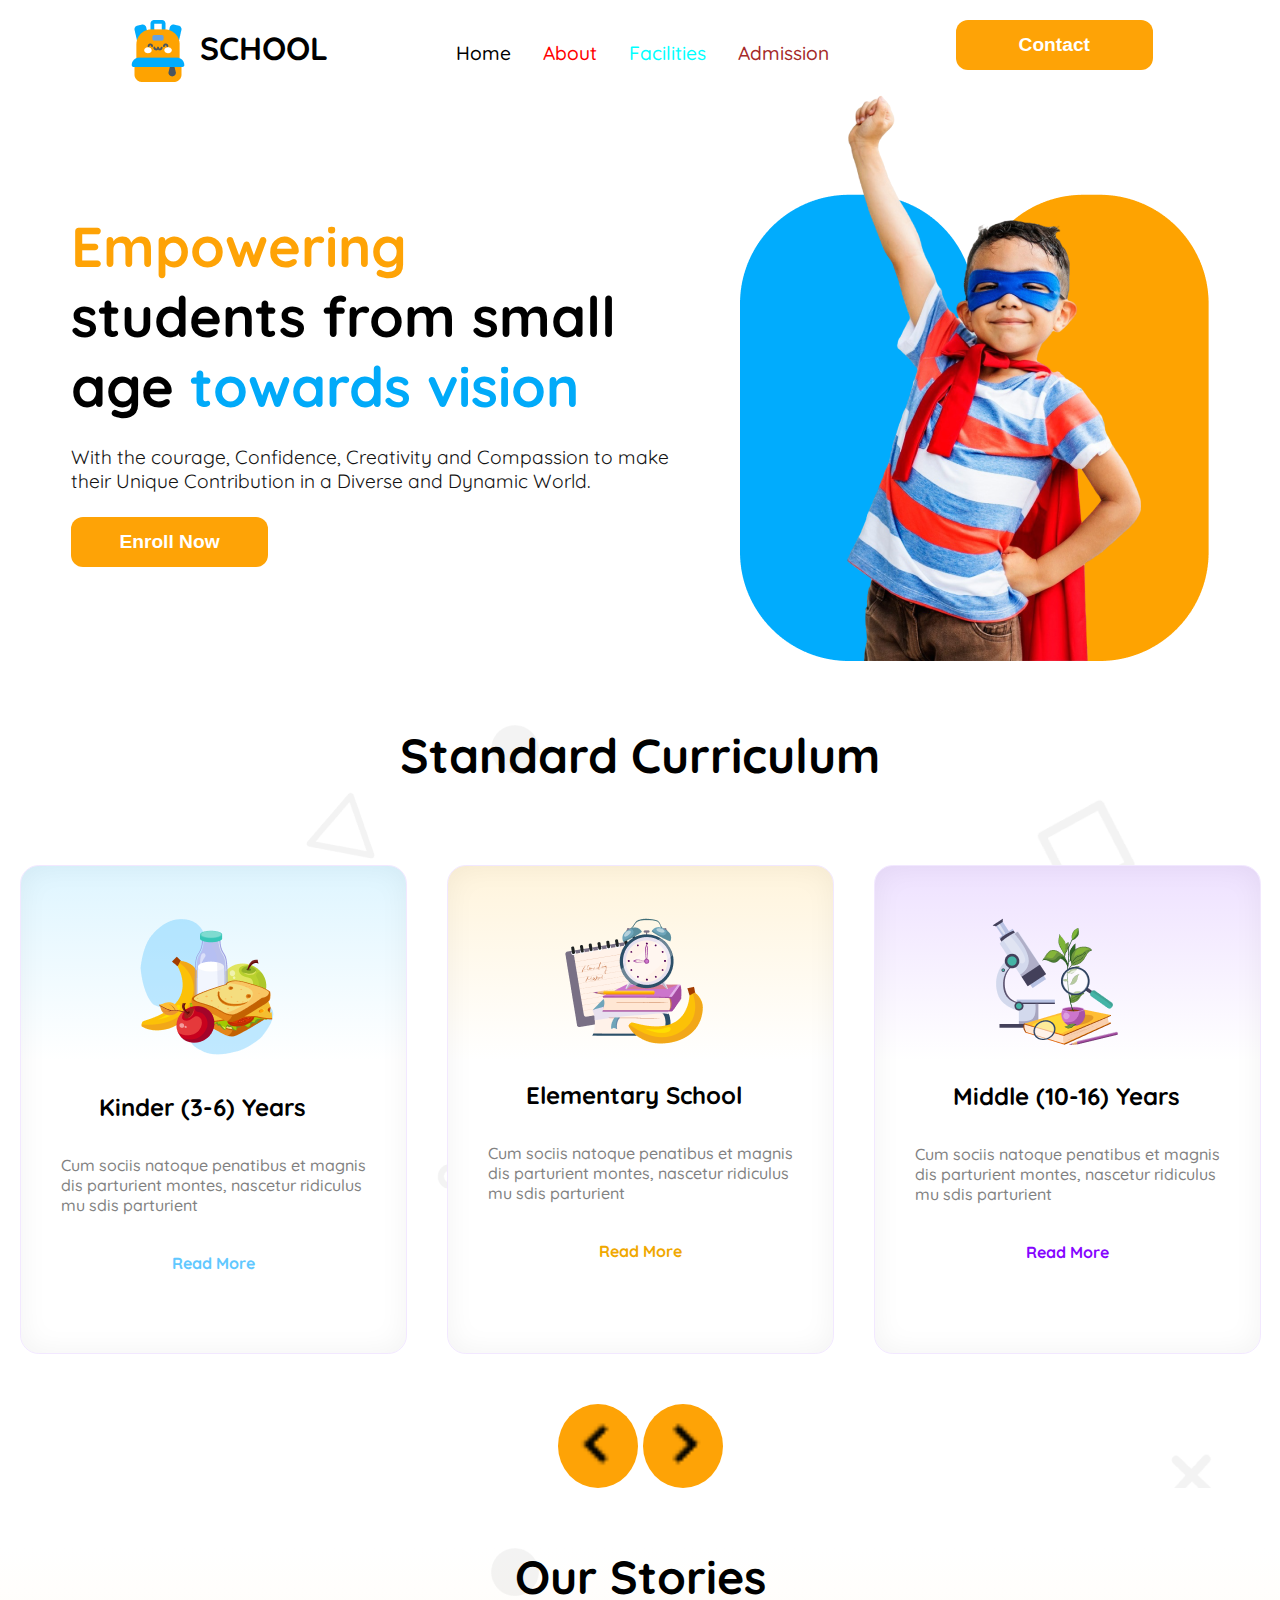
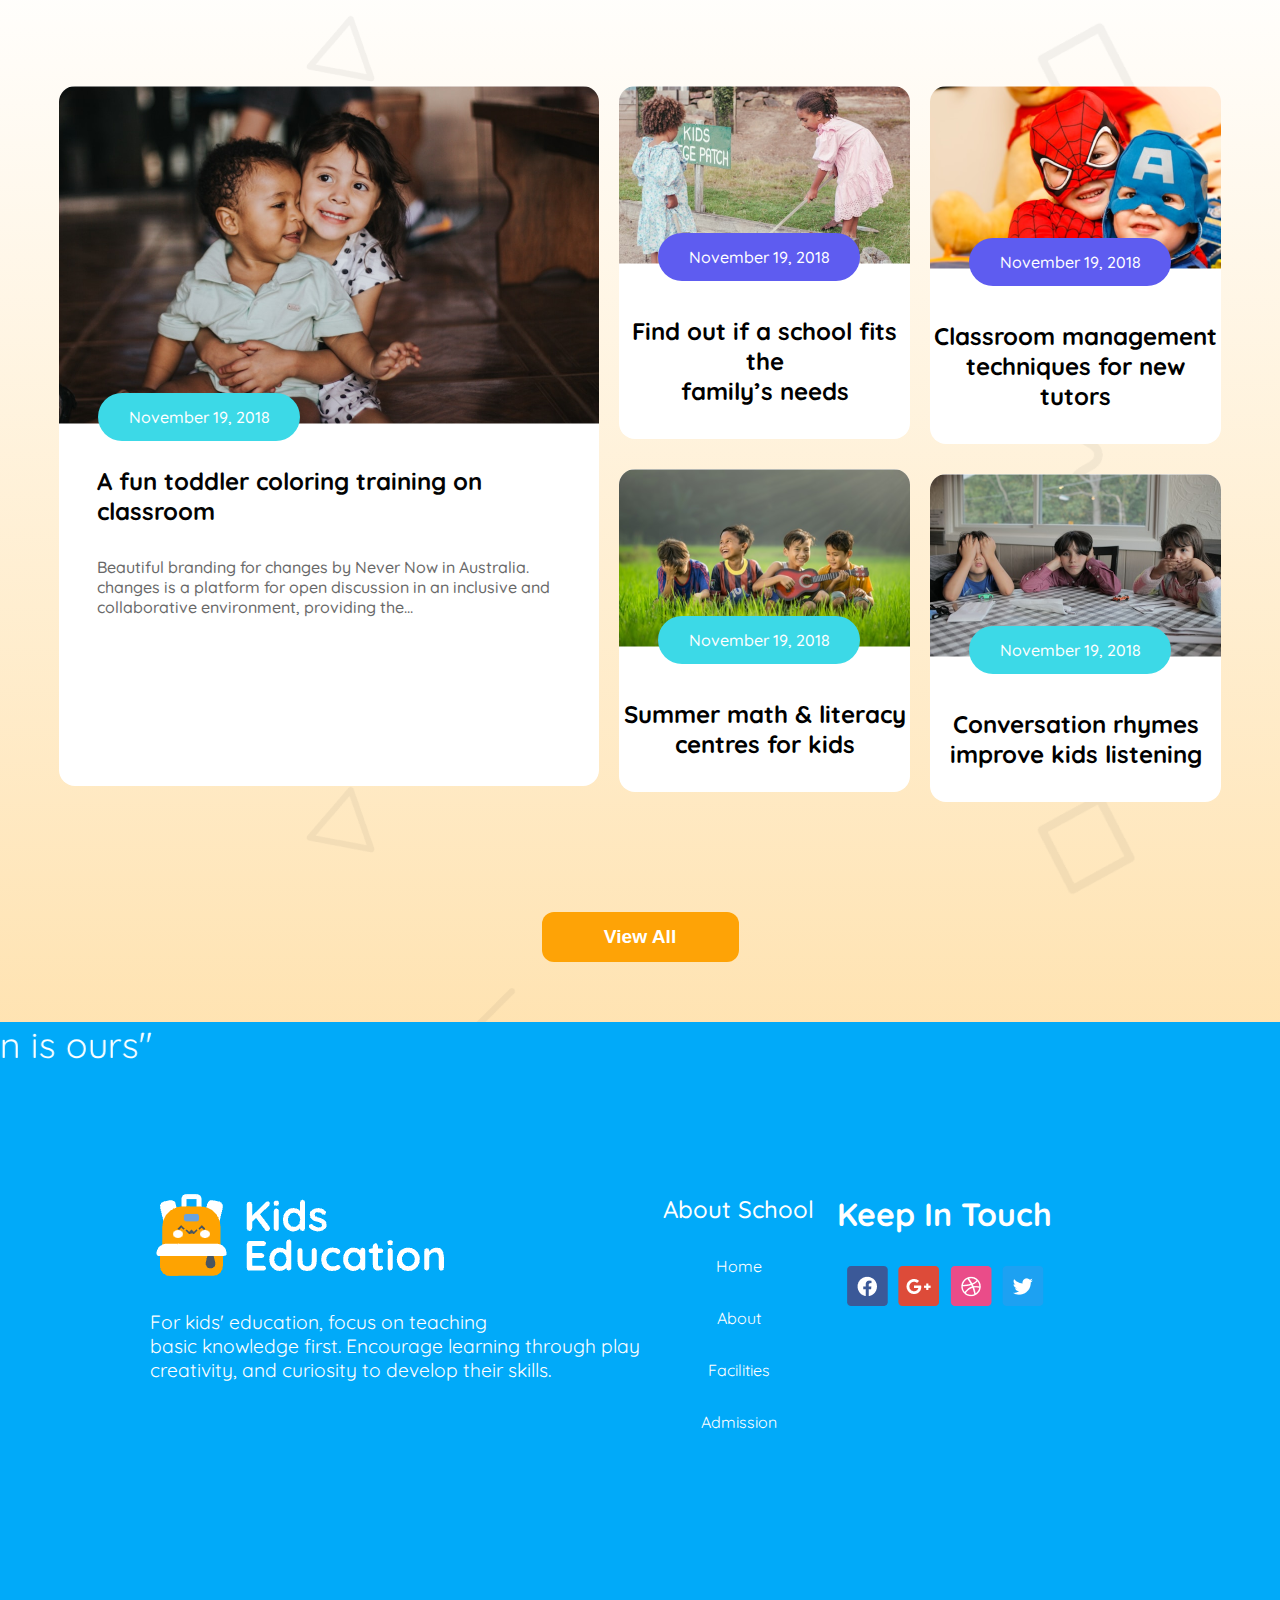
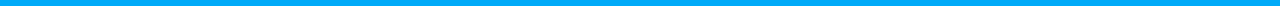
==== commit 93a08e5c: "all again done" ====
--- a/index.html
+++ b/index.html
@@ -177,9 +177,9 @@
         <div class="footter-container">
             <div class="st-row">
                 <div class="footer-titel">
-                    <div><img src="./assets/logo.png" alt=""></div>
-                    <h1 class="hh">Kids <br>
-                        Education</h1>
+                    <div><img src="./assets/footer.png" alt=""></div>
+                    <!-- <h1 class="hh">Kids <br>
+                        Education</h1> -->
                 </div>
                 <p class="pp">For kids' education, focus on teaching<br> basic knowledge first. Encourage learning through play<br> creativity, and curiosity to develop their skills.</p>
             </div>
--- a/style.css
+++ b/style.css
@@ -53,6 +53,7 @@
 .hovar:hover{
     background-color: rgb(99, 196, 164);
     color: black;
+    transition: 1s;
 }
 /* end share style */
 
@@ -315,6 +316,8 @@
 .pp{
     color: hsla(0,0%,101%,1);
     font-size: 1.2rem;
+    margin-top: 30px;
+    color: hsla(0,0%,101%,1);
 }
 .footer-ul{
     flex-direction: column;
@@ -322,6 +325,7 @@
 }
 .last-h{
     margin-bottom: 32px;
+    color: white;
 }
 .im{
     margin-left: 10px;
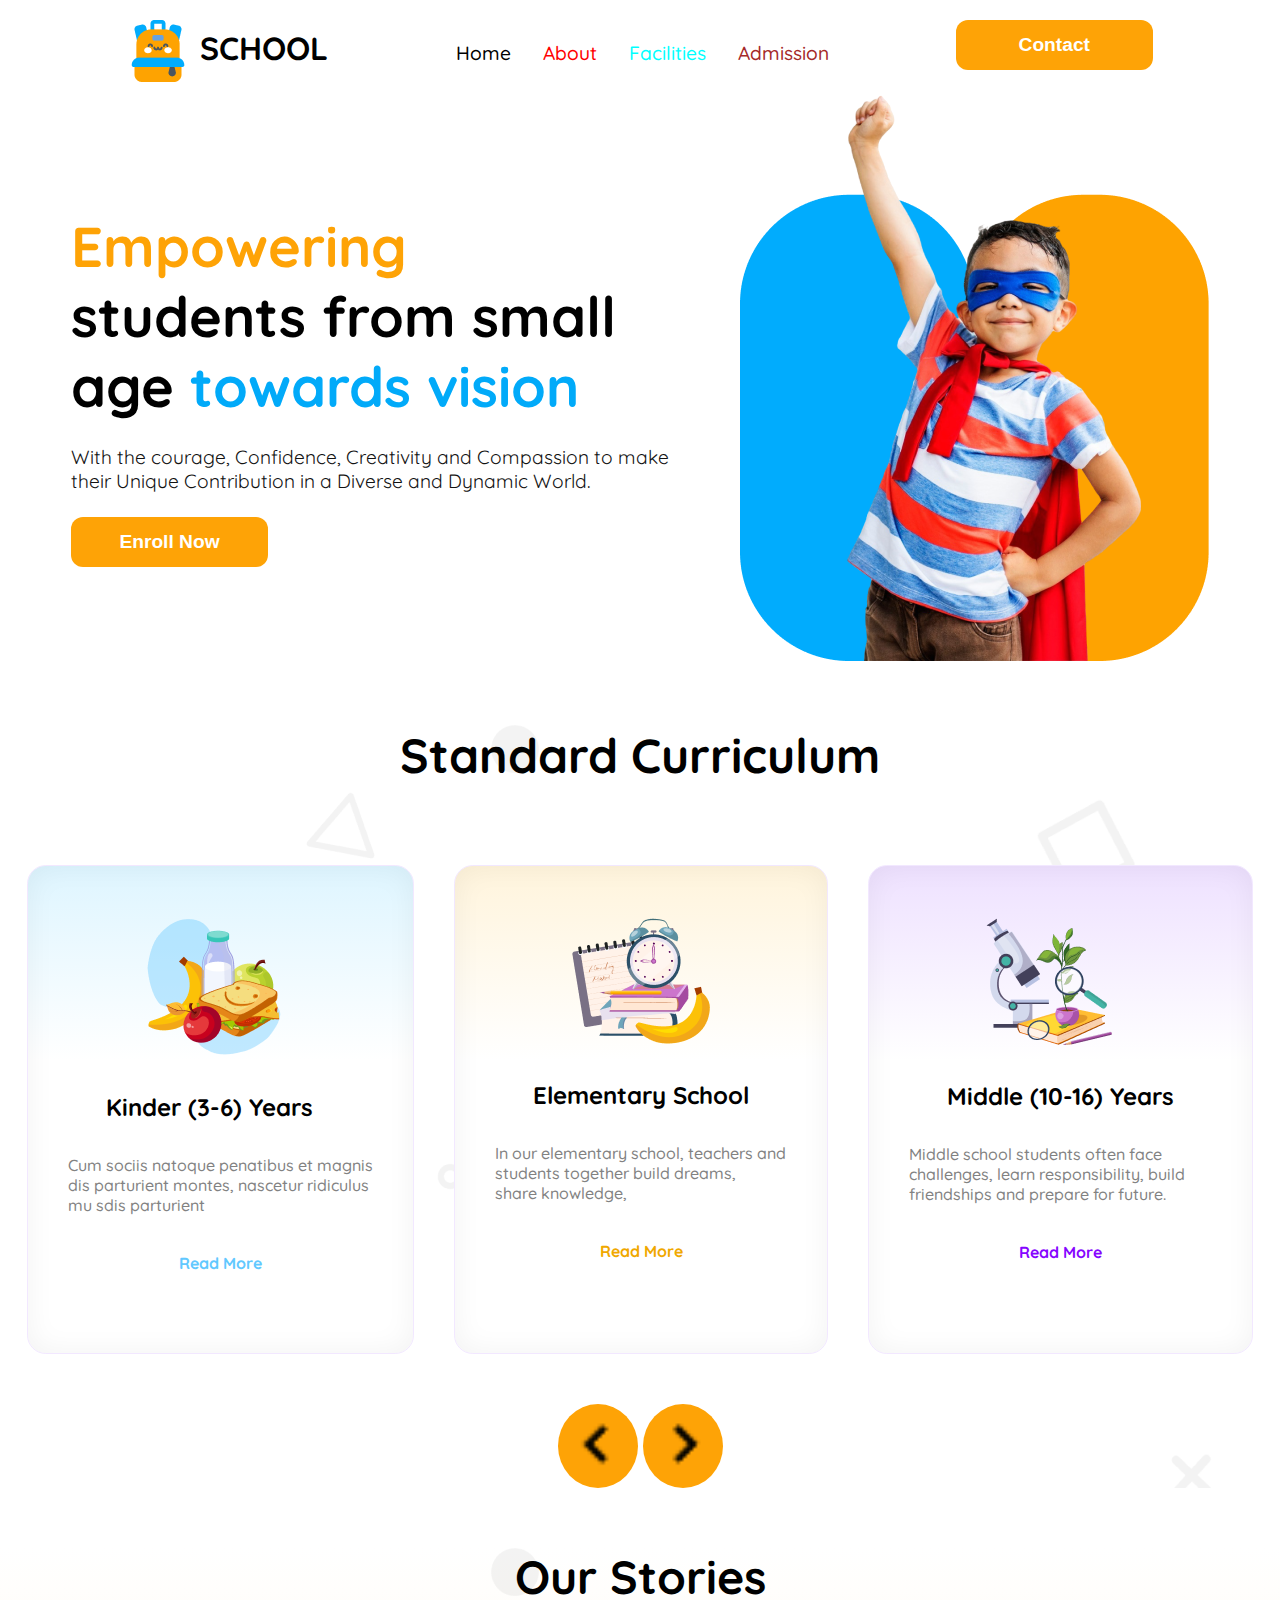
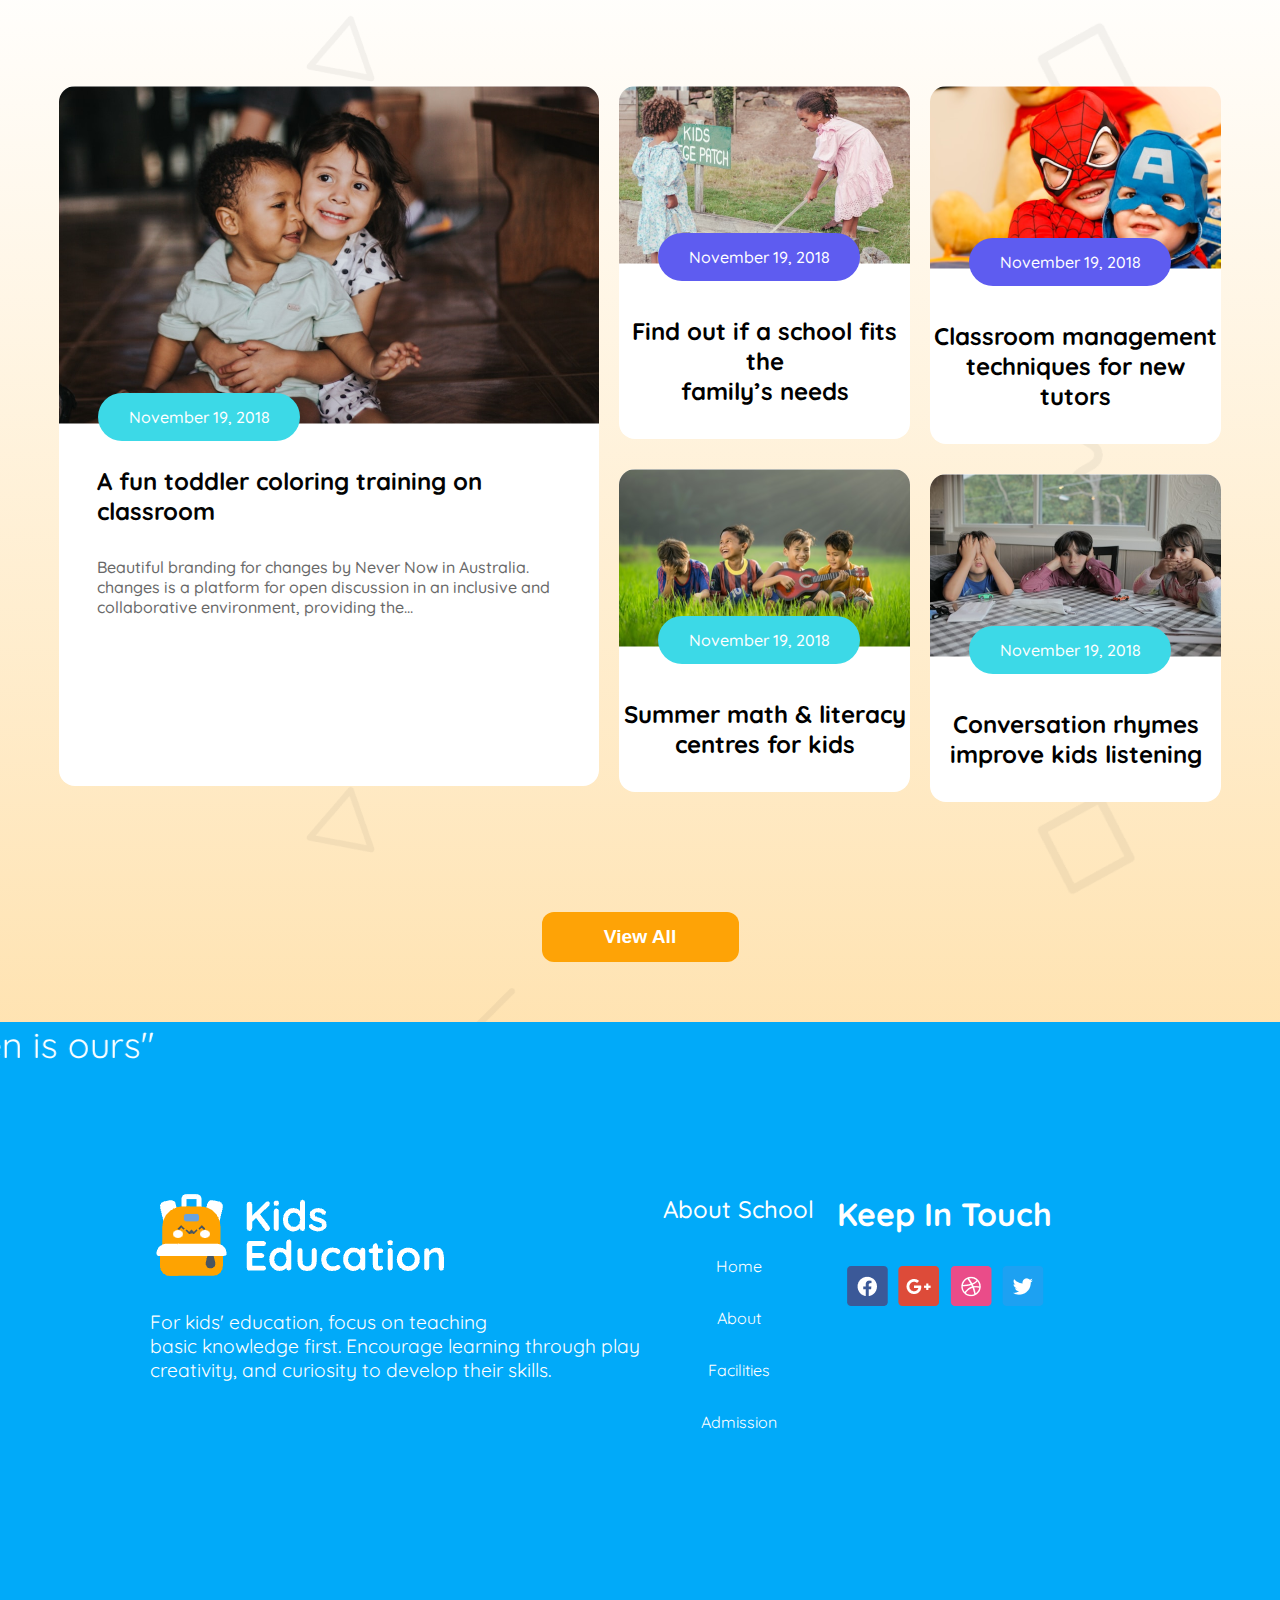
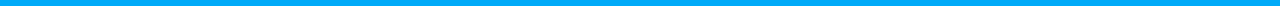
==== commit 3cc8244b: "all done" ====
--- a/index.html
+++ b/index.html
@@ -79,20 +79,19 @@
             <div class="row row2">
                 <img src="./assets/elementary.png" alt="">
                 <h1 class="titles">Elementary School</h1>
-                <p class="titles-p">Cum sociis natoque penatibus et magnis <br>
-                    dis parturient montes, nascetur ridiculus <br>
-                    mu sdis parturient</p>
+                <p class="titles-p">In our elementary school, teachers and <br> students together build dreams, <br> share knowledge,</p>
                 <p class="titles-pp p2">Read More</p>
             </div>
 
             <div class="row">
                 <img src="./assets/middle.png" alt="">
                 <h1 class="titles">Middle (10-16) Years</h1>
-                <p class="titles-p">Cum sociis natoque penatibus et magnis <br>
-                    dis parturient montes, nascetur ridiculus <br>
-                    mu sdis parturient</p>
+                <p class="titles-p">Middle school students often face <br>
+                    challenges, learn responsibility, build <br> friendships 
+                    and prepare for future.</p>
                 <p class="titles-pp p3">Read More</p>
             </div>
+
 
         </div>
         <!-- icon strt -->
--- a/style.css
+++ b/style.css
@@ -346,7 +346,9 @@
     .marque{
         display: none;
     }
-    
+    .last-icon{
+        align-items: start;
+    }
     .footter-container{
         flex-direction: column;
         margin-left: 20px;
@@ -355,6 +357,7 @@
     }
     .footer-ul{
         margin-top: 50px;
+        align-items: start;
     }
     .rd-row{
     margin-top: 50px;
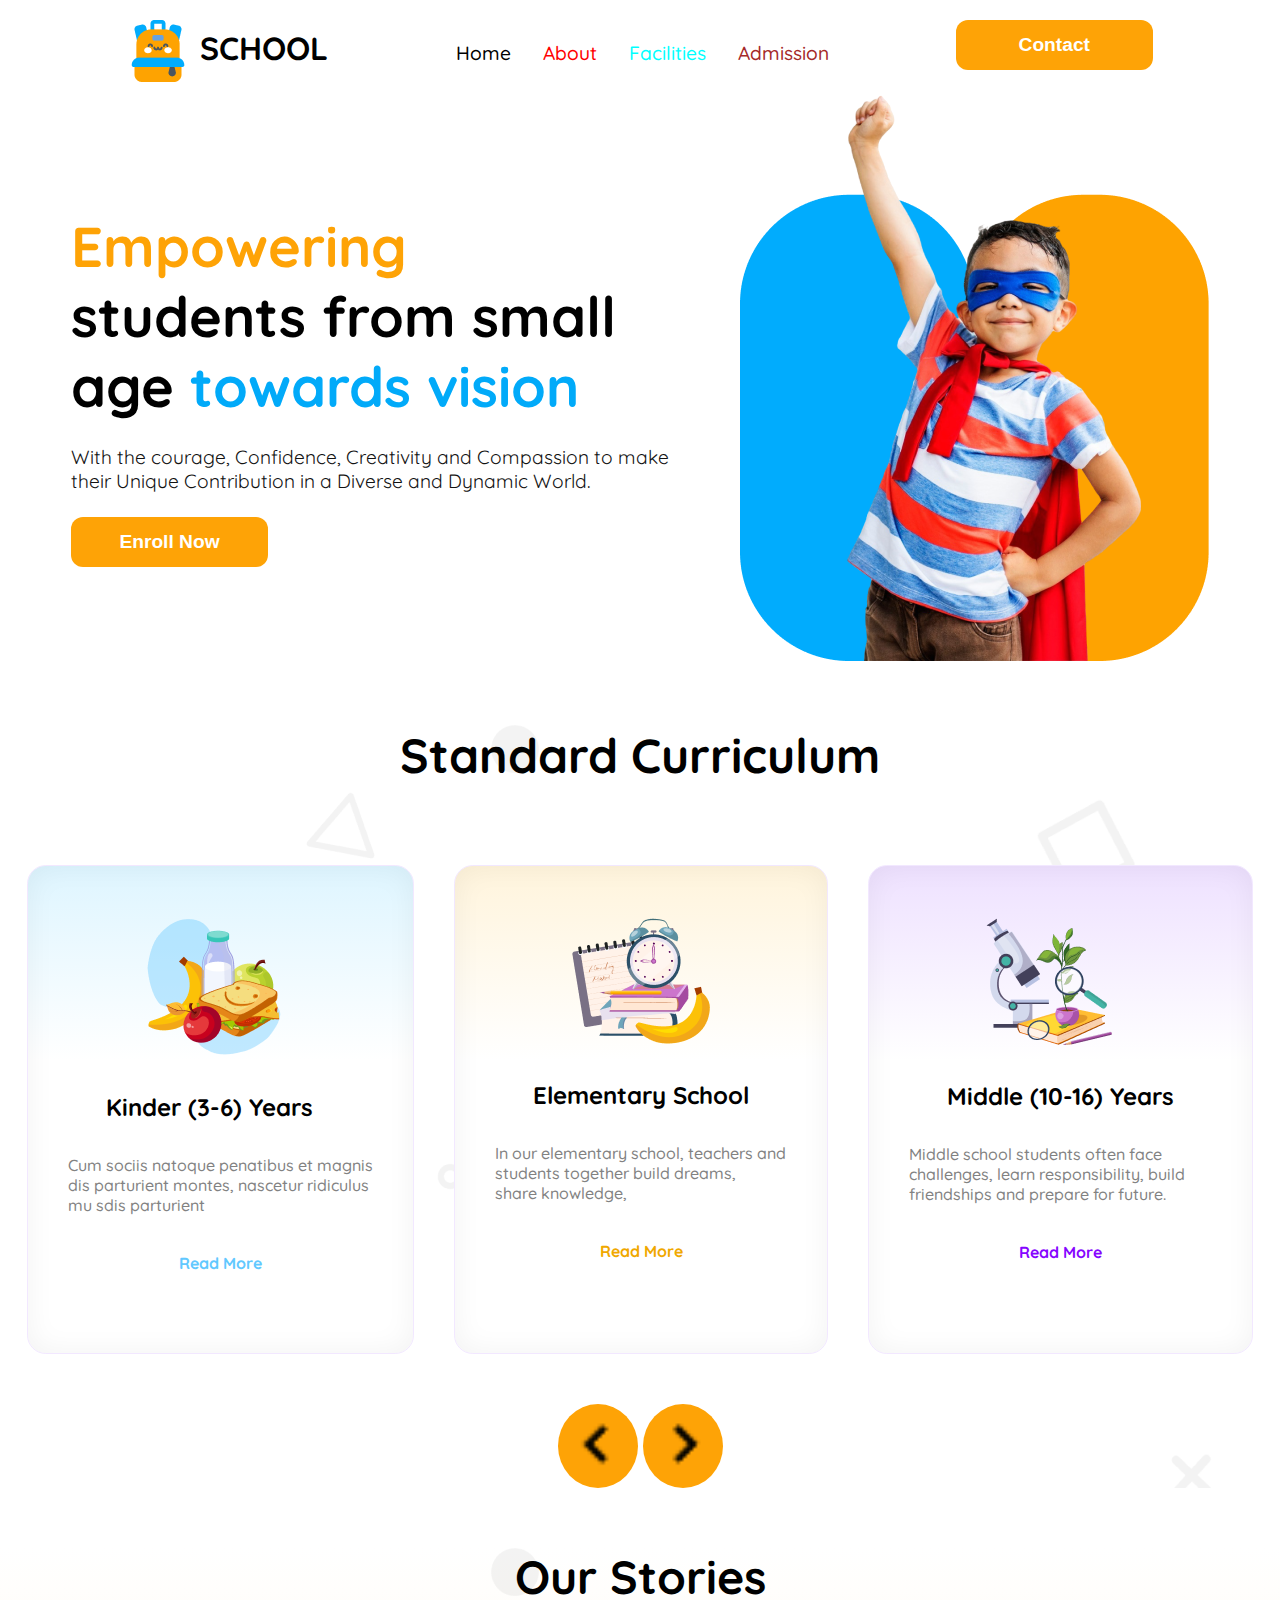
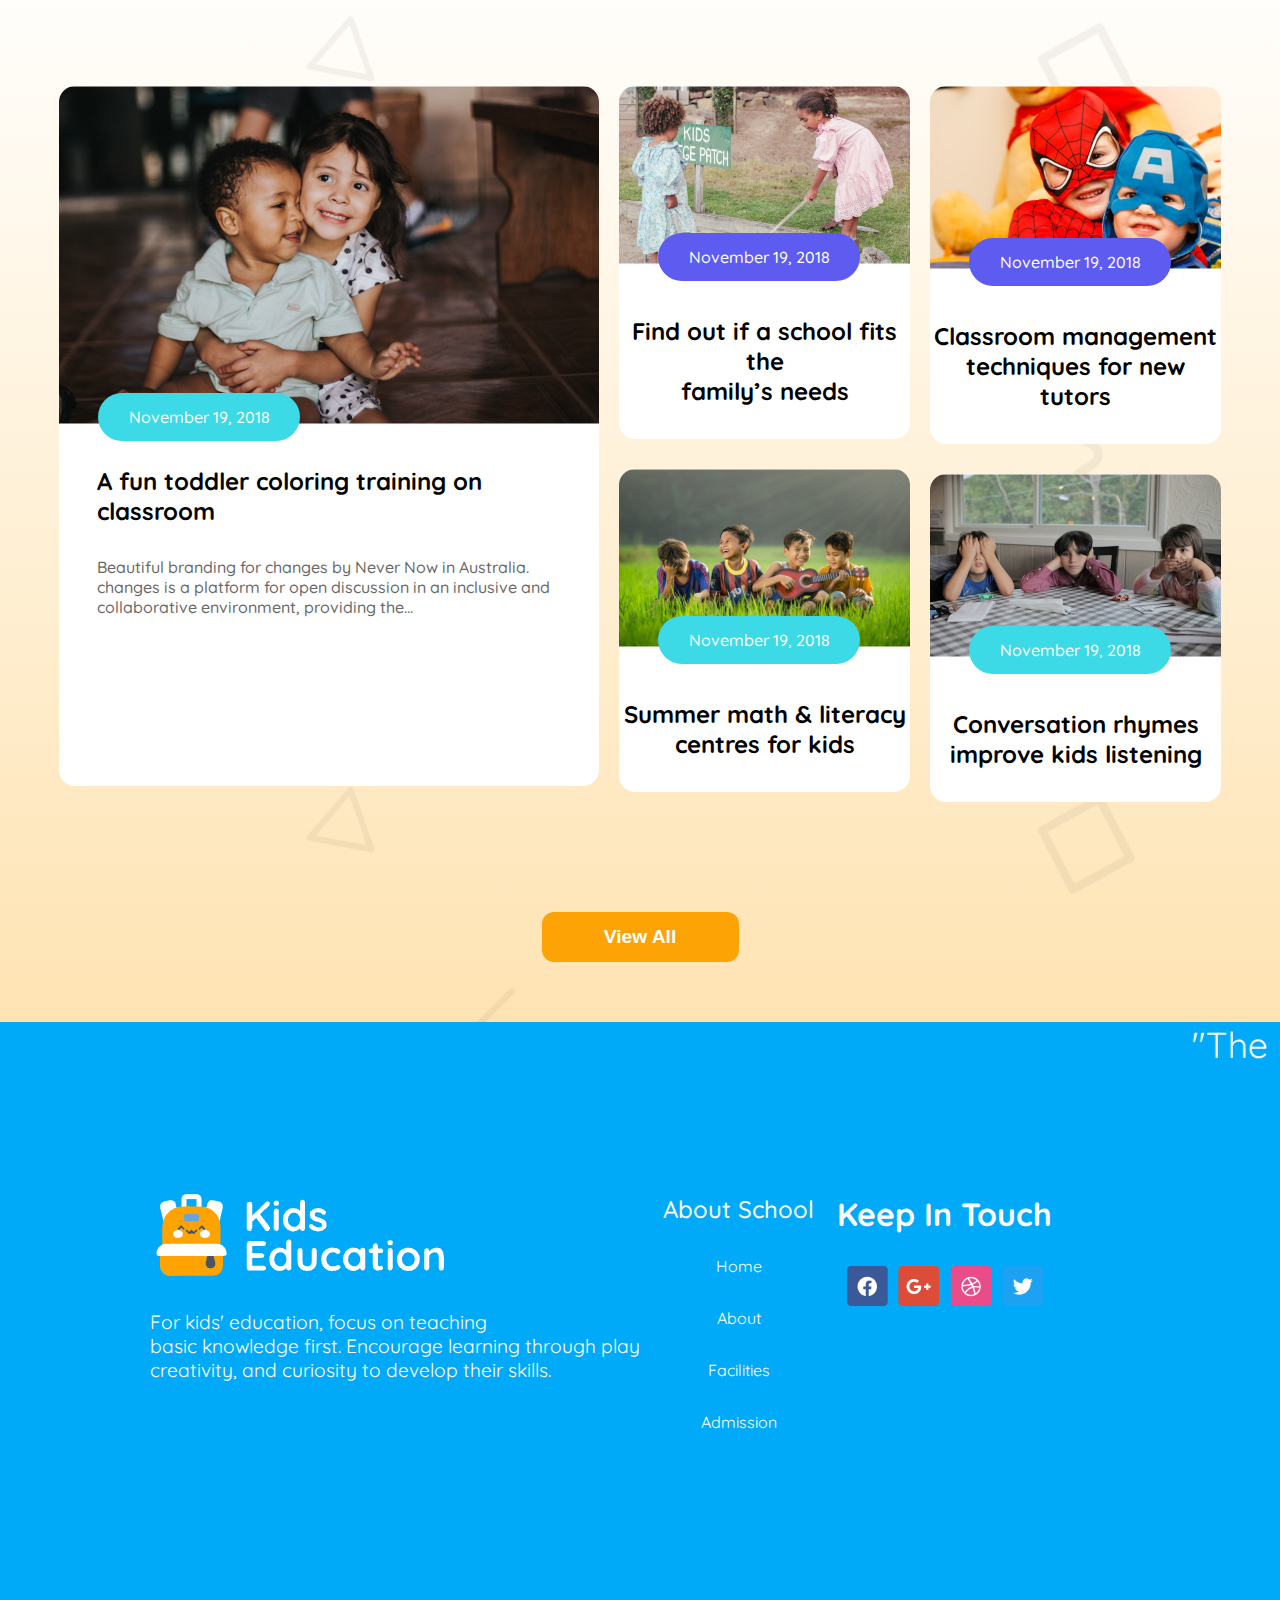
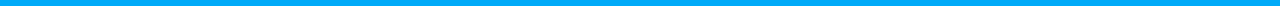
==== commit 0b609c21: "all done now just marque tag add in small device ." ====
--- a/index.html
+++ b/index.html
@@ -170,7 +170,7 @@
 
     <footer class="">
         <div class="marque">
-            <marquee style="font-size: 36px; color: white;"scrollamount="10" behavior="" loop="3" direction="right" >"The responsibility for children is ours"</marquee>
+            <marquee style="font-size: 36px; color: white;"scrollamount="10" behavior="" loop="3" direction="left" >"The responsibility for children is ours"</marquee>
         </div>
 
         <div class="footter-container">
--- a/style.css
+++ b/style.css
@@ -343,9 +343,9 @@
 
 @media screen and (max-width:576px) {
     /* footer strt */
-    .marque{
+    /* .marque{
         display: none;
-    }
+    } */
     .last-icon{
         align-items: start;
     }
